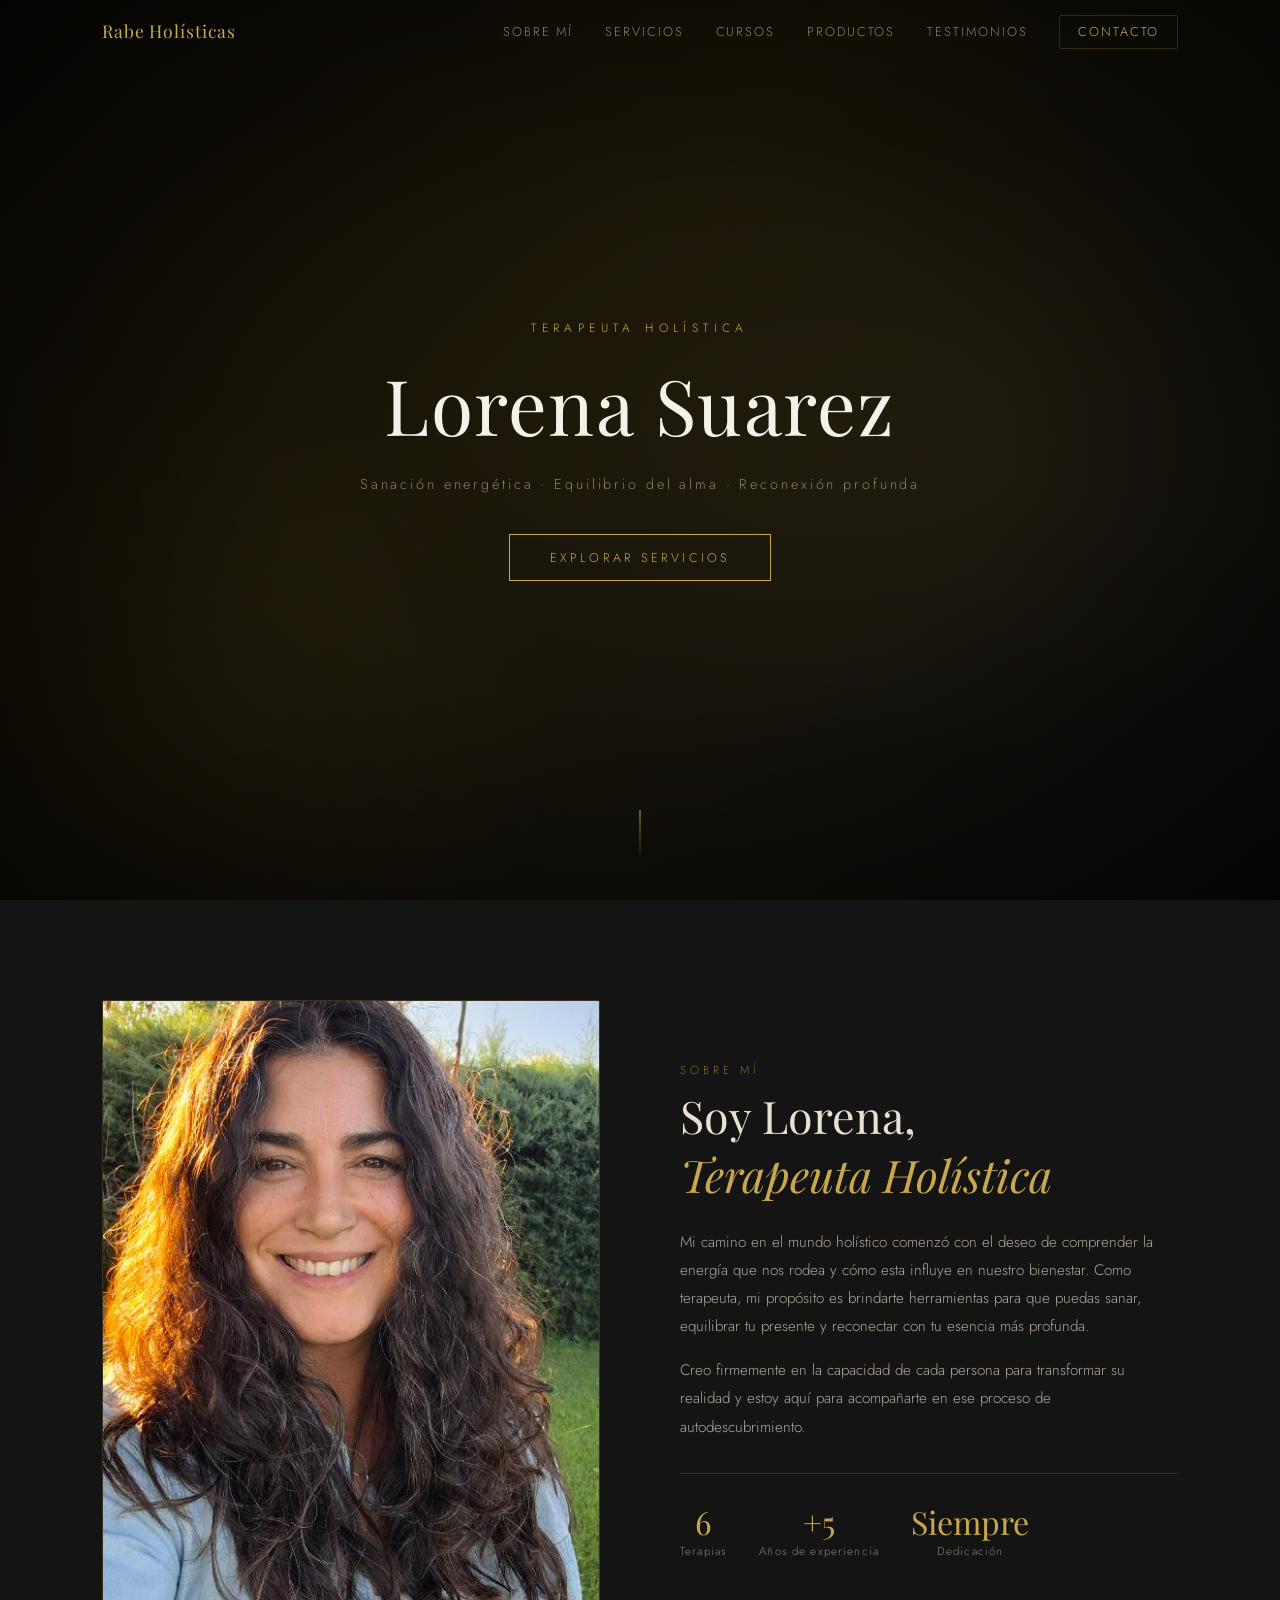
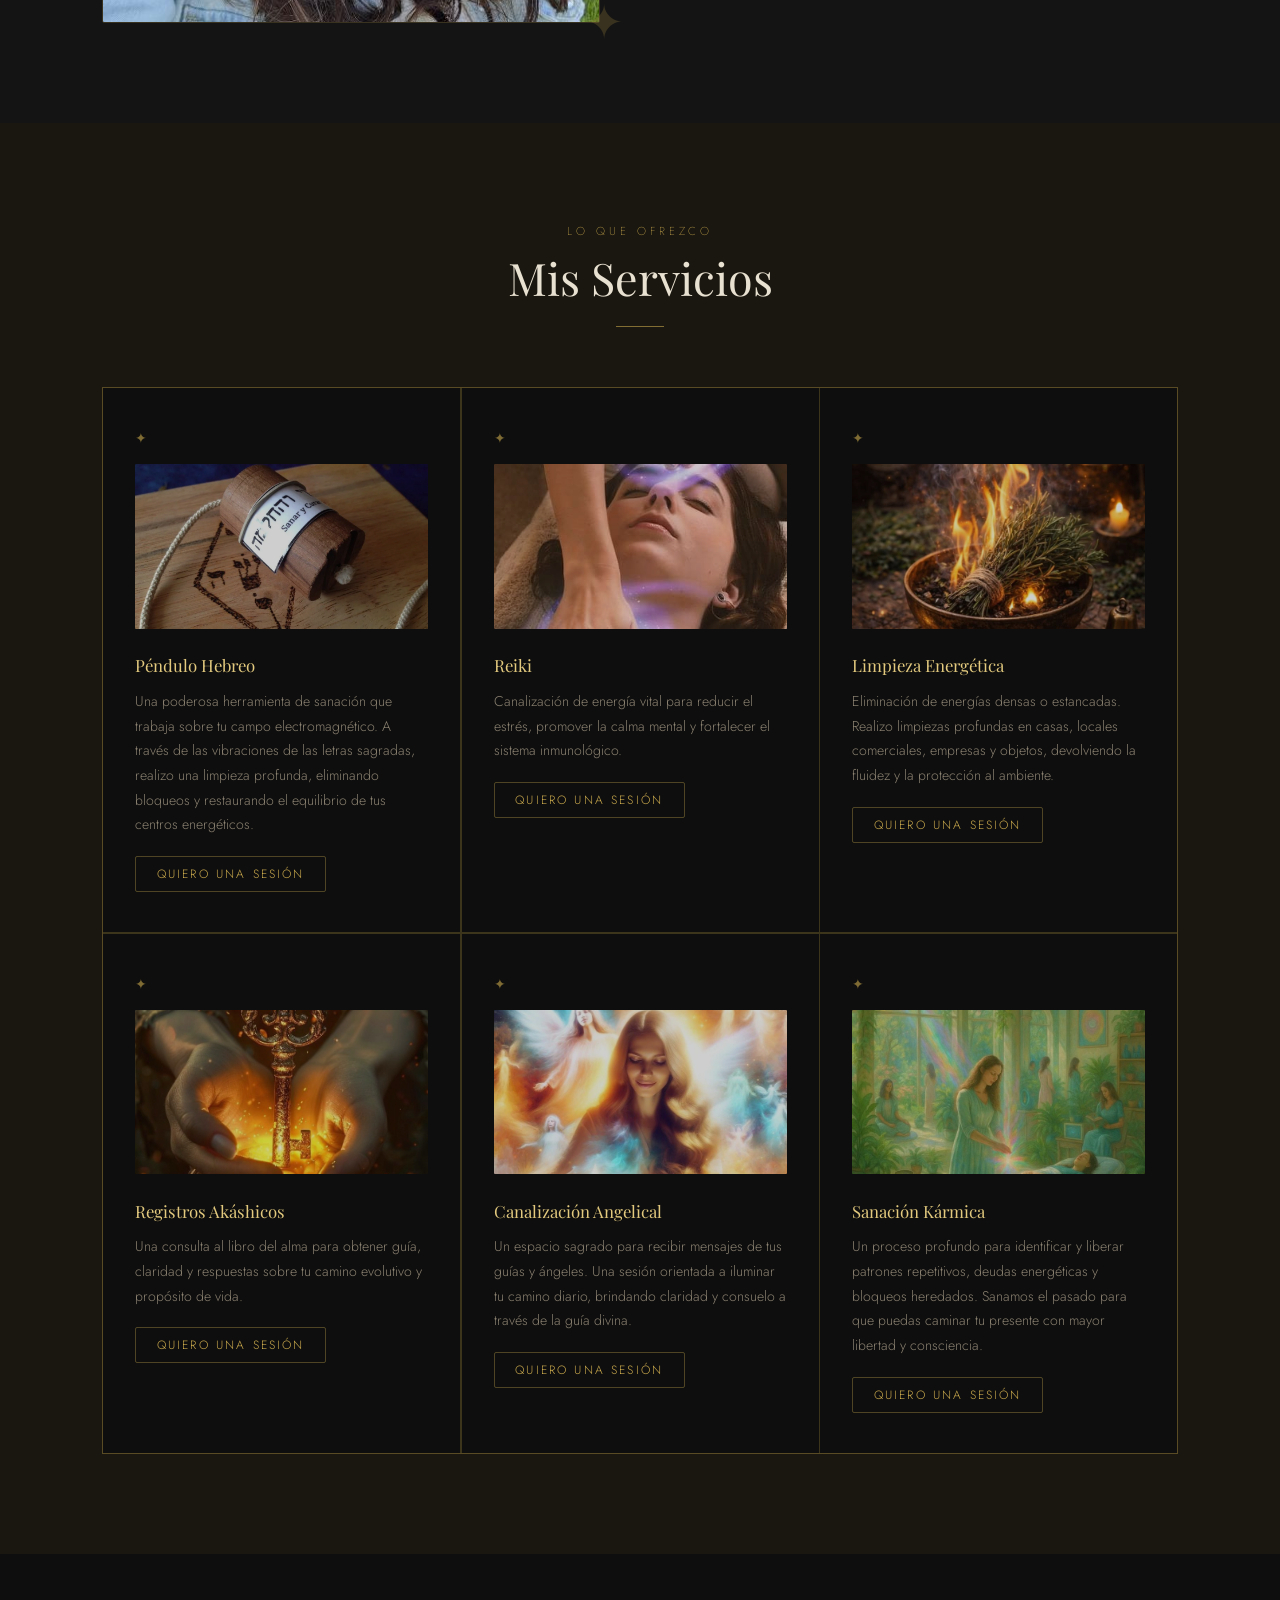
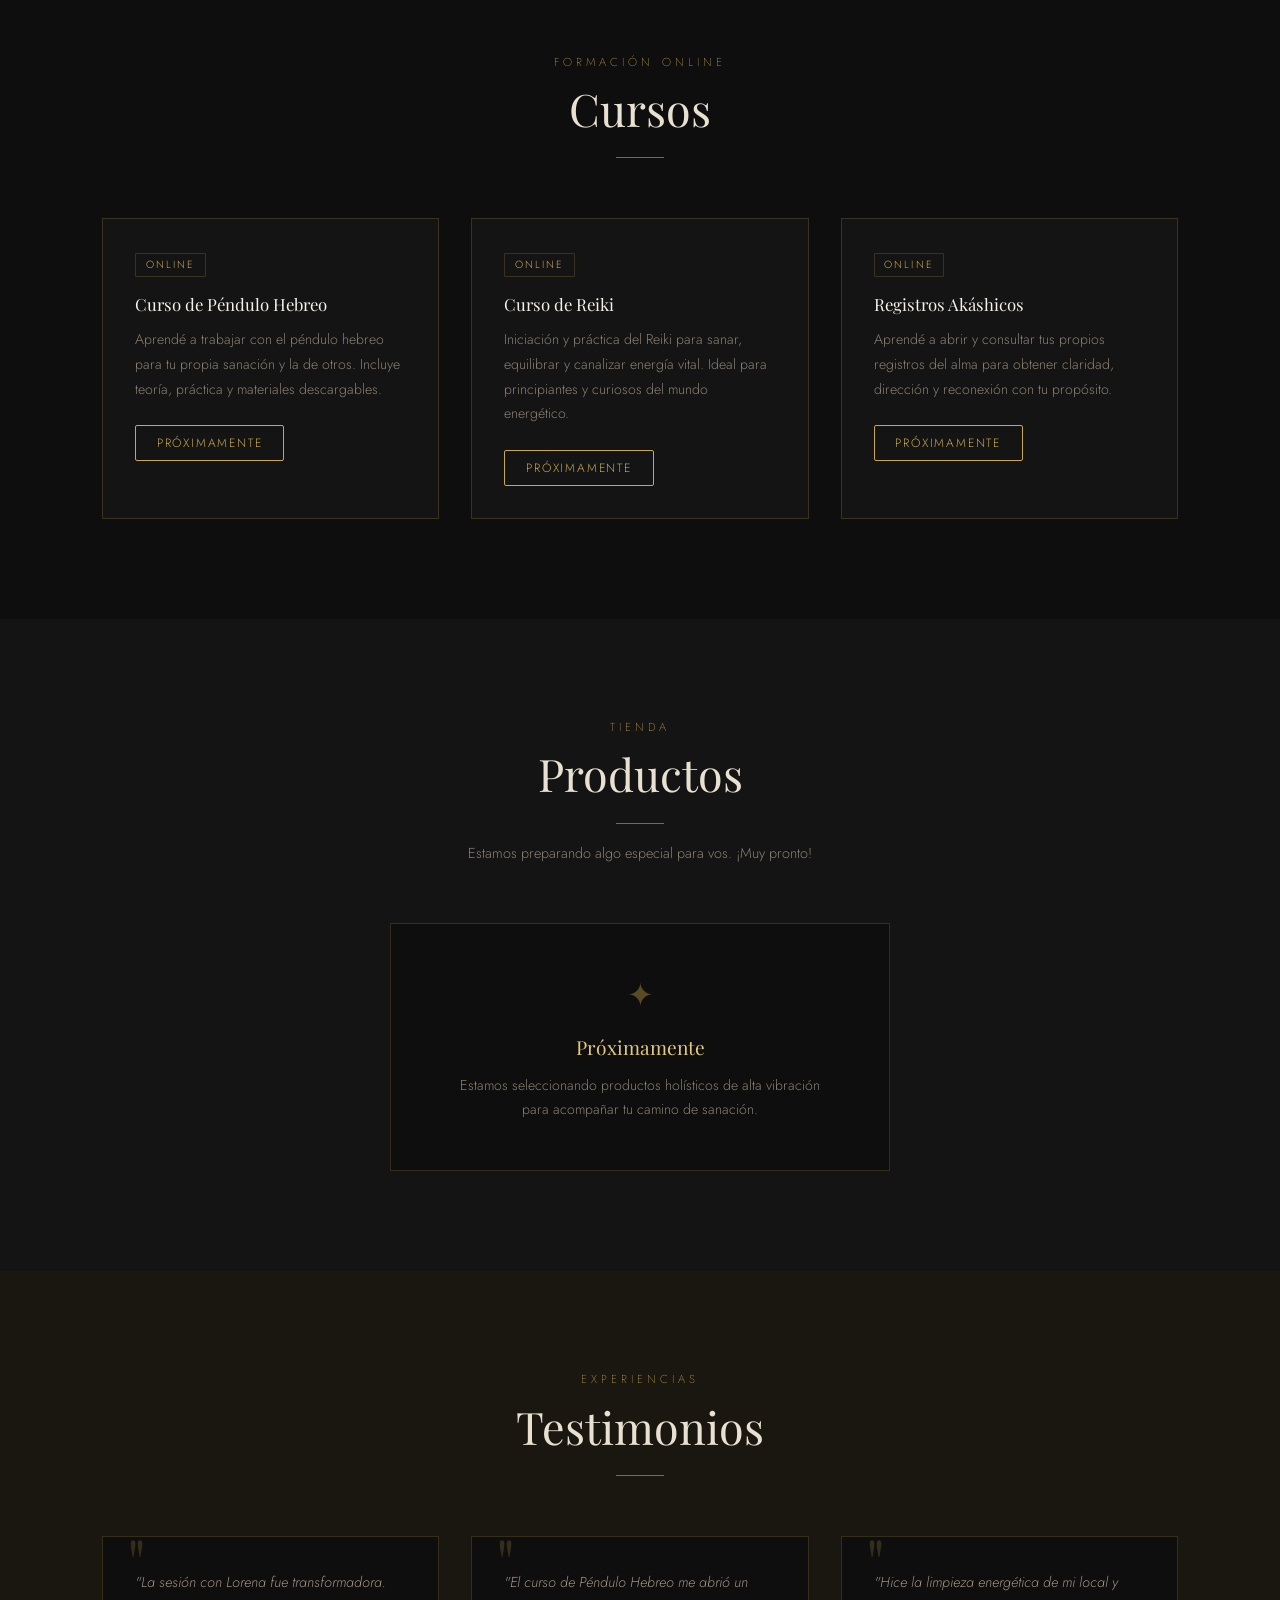
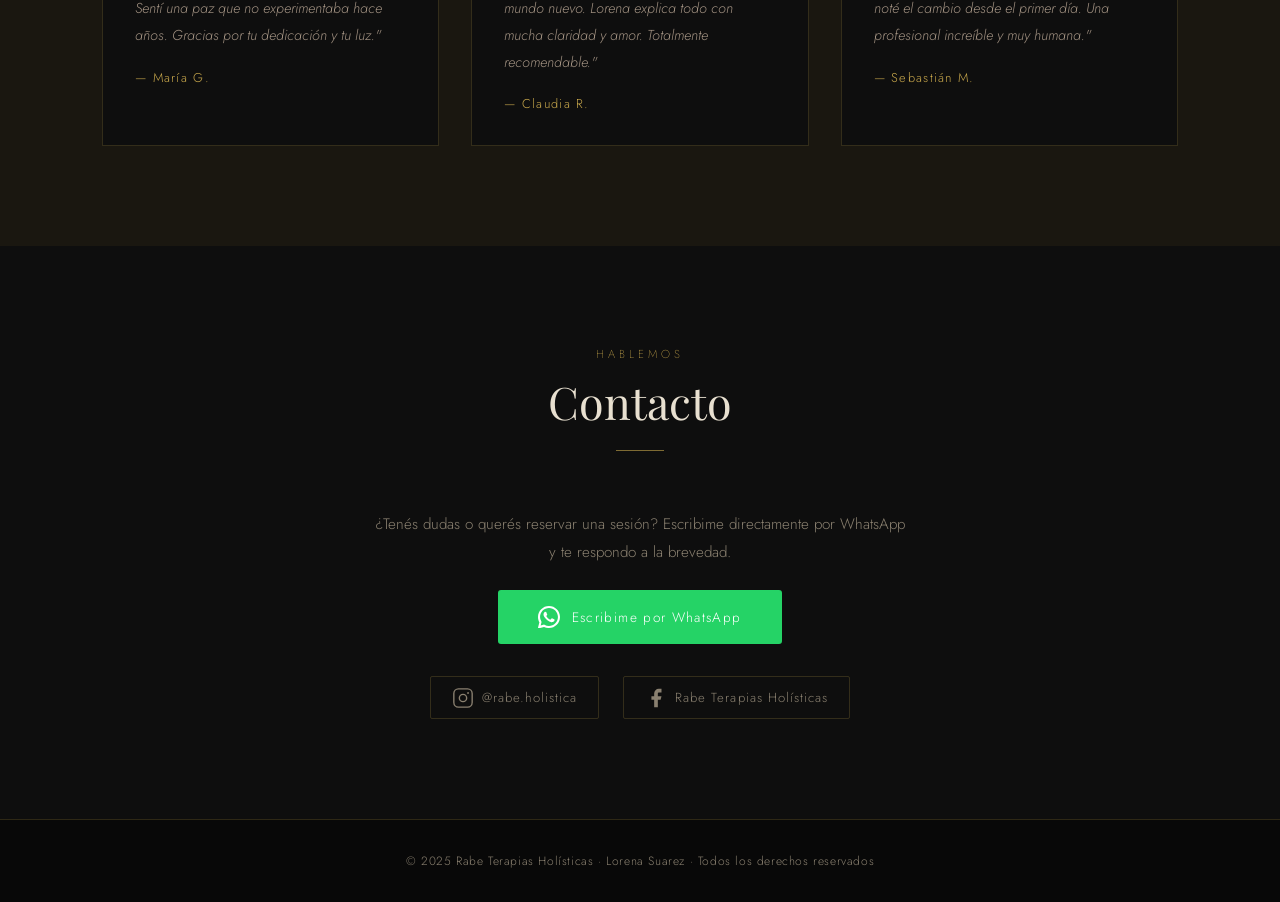
==== inicio.html @ 6381647f "Fix favicon" ====
<!DOCTYPE html>
<html lang="es">
<head>
  <meta charset="UTF-8"/>
  <meta name="viewport" content="width=device-width, initial-scale=1.0"/>
  <title>Rabe Terapias Holísticas — Lorena Suarez</title>
  <link rel="icon" type="image/jpeg" href="./logo-final.jpeg">
  <link rel="preconnect" href="https://fonts.googleapis.com"/>
  <link rel="preconnect" href="https://fonts.gstatic.com" crossorigin/>
  <link href="https://fonts.googleapis.com/css2?family=Playfair+Display:ital,wght@0,400;0,500;1,400&family=Jost:wght@200;300;400&display=swap" rel="stylesheet"/>
  <link rel="stylesheet" href="style.css"/>
</head>
<body>

  <!-- ── NAV ── -->
  <nav id="nav">
    <div class="nav-inner">
      <a class="nav-logo" href="#"><span>Rabe Holísticas</span></a>
      <ul class="nav-links">
        <li><a href="#sobre-mi">Sobre mí</a></li>
        <li><a href="#servicios">Servicios</a></li>
        <li><a href="#cursos">Cursos</a></li>
        <li><a href="#productos">Productos</a></li>
        <li><a href="#testimonios">Testimonios</a></li>
        <li><a href="#contacto" class="nav-cta">Contacto</a></li>
      </ul>
      <button class="burger" id="burger" aria-label="Menú">
        <span></span><span></span><span></span>
      </button>
    </div>
  </nav>

  <!-- ── HERO ── -->
  <section class="hero" id="hero">
    <div class="hero-overlay"></div>
    <div class="hero-content reveal">
      <p class="hero-sub">Terapeuta Holística</p>
      <h1>Lorena Suarez</h1>
      <p class="hero-desc">Sanación energética · Equilibrio del alma · Reconexión profunda</p>
      <a href="#servicios" class="btn-gold">Explorar servicios</a>
    </div>
    <div class="hero-scroll"><span></span></div>
  </section>

  <!-- ── SOBRE MÍ ── -->
  <section class="sobre-mi section" id="sobre-mi">
    <div class="container split">
      <div class="split-img reveal-left">
        <div class="img-frame">
          <img src="img/lorena.jpg" alt="Lorena Suarez" onerror="this.style.display='none'; this.parentElement.classList.add('no-img')"/>
          <div class="img-placeholder">L</div>
        </div>
        <div class="ornament">✦</div>
      </div>
      <div class="split-text reveal-right">
        <p class="section-label">Sobre mí</p>
        <h2>Soy Lorena,<br/><em>Terapeuta Holística</em></h2>
        <p class="body-text">Mi camino en el mundo holístico comenzó con el deseo de comprender la energía que nos rodea y cómo esta influye en nuestro bienestar. Como terapeuta, mi propósito es brindarte herramientas para que puedas sanar, equilibrar tu presente y reconectar con tu esencia más profunda.</p>
        <p class="body-text">Creo firmemente en la capacidad de cada persona para transformar su realidad y estoy aquí para acompañarte en ese proceso de autodescubrimiento.</p>
        <div class="stats">
          <div class="stat"><span class="stat-num">6</span><span class="stat-label">Terapias</span></div>
          <div class="stat"><span class="stat-num">+5</span><span class="stat-label">Años de experiencia</span></div>
          <div class="stat"><span class="stat-num">Siempre</span><span class="stat-label">Dedicación</span></div>
        </div>
      </div>
    </div>
  </section>

  <!-- ── SERVICIOS ── -->
  <section class="servicios section" id="servicios">
    <div class="container">
      <div class="section-header reveal">
        <p class="section-label">Lo que ofrezco</p>
        <h2>Mis Servicios</h2>
        <div class="gold-line"></div>
      </div>
      <div class="cards-grid">

        <div class="card reveal">
          <div class="card-icon">✦</div>
          <img src="img/pendulo.jpg" alt="Péndulo Hebreo" onerror="this.style.display='none'"/>
          <h3>Péndulo Hebreo</h3>
          <p>Una poderosa herramienta de sanación que trabaja sobre tu campo electromagnético. A través de las vibraciones de las letras sagradas, realizo una limpieza profunda, eliminando bloqueos y restaurando el equilibrio de tus centros energéticos.</p>
          <a href="https://wa.me/5493489580280?text=Hola%20Lorena%2C%20me%20gustar%C3%ADa%20realizar%20una%20sesi%C3%B3n%20de%20P%C3%A9ndulo%20Hebreo.%20%C2%BFPodr%C3%ADas%20darme%20m%C3%A1s%20informaci%C3%B3n%3F" target="_blank" class="btn-servicio">Quiero una sesión</a>
        </div>

        <div class="card reveal">
          <div class="card-icon">✦</div>
          <img src="img/reiki.jpg" alt="Reiki" onerror="this.style.display='none'"/>
          <h3>Reiki</h3>
          <p>Canalización de energía vital para reducir el estrés, promover la calma mental y fortalecer el sistema inmunológico.</p>
          <a href="https://wa.me/5493489580280?text=Hola%20Lorena%2C%20me%20gustar%C3%ADa%20realizar%20una%20sesi%C3%B3n%20de%20Reiki.%20%C2%BFPodr%C3%ADas%20darme%20m%C3%A1s%20informaci%C3%B3n%3F" target="_blank" class="btn-servicio">Quiero una sesión</a>
        </div>

        <div class="card reveal">
          <div class="card-icon">✦</div>
          <img src="img/limpieza.jpg" alt="Limpieza Energética" onerror="this.style.display='none'"/>
          <h3>Limpieza Energética</h3>
          <p>Eliminación de energías densas o estancadas. Realizo limpiezas profundas en casas, locales comerciales, empresas y objetos, devolviendo la fluidez y la protección al ambiente.</p>
          <a href="https://wa.me/5493489580280?text=Hola%20Lorena%2C%20me%20gustar%C3%ADa%20realizar%20una%20Limpieza%20Energ%C3%A9tica.%20%C2%BFPodr%C3%ADas%20darme%20m%C3%A1s%20informaci%C3%B3n%3F" target="_blank" class="btn-servicio">Quiero una sesión</a>
        </div>

        <div class="card reveal">
          <div class="card-icon">✦</div>
          <img src="img/registros.jpg" alt="Registros Akáshicos" onerror="this.style.display='none'"/>
          <h3>Registros Akáshicos</h3>
          <p>Una consulta al libro del alma para obtener guía, claridad y respuestas sobre tu camino evolutivo y propósito de vida.</p>
          <a href="https://wa.me/5493489580280?text=Hola%20Lorena%2C%20me%20gustar%C3%ADa%20realizar%20una%20consulta%20de%20Registros%20Ak%C3%A1shicos.%20%C2%BFPodr%C3%ADas%20darme%20m%C3%A1s%20informaci%C3%B3n%3F" target="_blank" class="btn-servicio">Quiero una sesión</a>
        </div>

        <div class="card reveal">
          <div class="card-icon">✦</div>
          <img src="img/angelical.jpg" alt="Canalización Angelical" onerror="this.style.display='none'"/>
          <h3>Canalización Angelical</h3>
          <p>Un espacio sagrado para recibir mensajes de tus guías y ángeles. Una sesión orientada a iluminar tu camino diario, brindando claridad y consuelo a través de la guía divina.</p>
          <a href="https://wa.me/5493489580280?text=Hola%20Lorena%2C%20me%20gustar%C3%ADa%20realizar%20una%20sesi%C3%B3n%20de%20Canalizaci%C3%B3n%20Angelical.%20%C2%BFPodr%C3%ADas%20darme%20m%C3%A1s%20informaci%C3%B3n%3F" target="_blank" class="btn-servicio">Quiero una sesión</a>
        </div>

        <div class="card reveal">
          <div class="card-icon">✦</div>
          <img src="img/karmica.jpg" alt="Sanación Kármica" onerror="this.style.display='none'"/>
          <h3>Sanación Kármica</h3>
          <p>Un proceso profundo para identificar y liberar patrones repetitivos, deudas energéticas y bloqueos heredados. Sanamos el pasado para que puedas caminar tu presente con mayor libertad y consciencia.</p>
          <a href="https://wa.me/5493489580280?text=Hola%20Lorena%2C%20me%20gustar%C3%ADa%20realizar%20una%20sesi%C3%B3n%20de%20Sanaci%C3%B3n%20K%C3%A1rmica.%20%C2%BFPodr%C3%ADas%20darme%20m%C3%A1s%20informaci%C3%B3n%3F" target="_blank" class="btn-servicio">Quiero una sesión</a>
        </div>

      </div>
    </div>
  </section>

  <!-- ── CURSOS ── -->
  <section class="cursos section" id="cursos">
    <div class="container">
      <div class="section-header reveal">
        <p class="section-label">Formación online</p>
        <h2>Cursos</h2>
        <div class="gold-line"></div>
      </div>
      <div class="cursos-grid">

        <div class="curso-card reveal">
          <div class="curso-badge">Online</div>
          <h3>Curso de Péndulo Hebreo</h3>
          <p>Aprendé a trabajar con el péndulo hebreo para tu propia sanación y la de otros. Incluye teoría, práctica y materiales descargables.</p>
          <div class="curso-footer">
            
            <span class="btn-gold-sm btn-disabled">Próximamente</span>
          </div>
        </div>

        <div class="curso-card reveal">
          <div class="curso-badge">Online</div>
          <h3>Curso de Reiki</h3>
          <p>Iniciación y práctica del Reiki para sanar, equilibrar y canalizar energía vital. Ideal para principiantes y curiosos del mundo energético.</p>
          <div class="curso-footer">
            <span class="btn-gold-sm btn-disabled">Próximamente</span>
          </div>
        </div>

        <div class="curso-card reveal">
          <div class="curso-badge">Online</div>
          <h3>Registros Akáshicos</h3>
          <p>Aprendé a abrir y consultar tus propios registros del alma para obtener claridad, dirección y reconexión con tu propósito.</p>
          <div class="curso-footer">
            <span class="btn-gold-sm btn-disabled">Próximamente</span>
          </div>
        </div>

      </div>
    </div>
  </section>

  <!-- ── PRODUCTOS ── -->
  <section class="productos section" id="productos">
    <div class="container">
      <div class="section-header reveal">
        <p class="section-label">Tienda</p>
        <h2>Productos</h2>
        <div class="gold-line"></div>
        <p class="section-desc">Estamos preparando algo especial para vos. ¡Muy pronto!</p>
      </div>
      <div class="proximamente-wrap reveal">
        <div class="proximamente-box">
          <span class="prox-icon">✦</span>
          <h3>Próximamente</h3>
          <p>Estamos seleccionando productos holísticos de alta vibración para acompañar tu camino de sanación.</p>
        </div>
      </div>
    </div>
  </section>

  <!-- ── TESTIMONIOS ── -->
  <section class="testimonios section" id="testimonios">
    <div class="container">
      <div class="section-header reveal">
        <p class="section-label">Experiencias</p>
        <h2>Testimonios</h2>
        <div class="gold-line"></div>
      </div>
      <div class="test-grid">

        <div class="test-card reveal">
          <p class="test-quote">"La sesión con Lorena fue transformadora. Sentí una paz que no experimentaba hace años. Gracias por tu dedicación y tu luz."</p>
          <p class="test-autor">— María G.</p>
        </div>

        <div class="test-card reveal">
          <p class="test-quote">"El curso de Péndulo Hebreo me abrió un mundo nuevo. Lorena explica todo con mucha claridad y amor. Totalmente recomendable."</p>
          <p class="test-autor">— Claudia R.</p>
        </div>

        <div class="test-card reveal">
          <p class="test-quote">"Hice la limpieza energética de mi local y noté el cambio desde el primer día. Una profesional increíble y muy humana."</p>
          <p class="test-autor">— Sebastián M.</p>
        </div>

      </div>
    </div>
  </section>

  <!-- ── CONTACTO ── -->
  <section class="contacto section" id="contacto">
    <div class="container contacto-inner reveal">
      <div class="section-header">
        <p class="section-label">Hablemos</p>
        <h2>Contacto</h2>
        <div class="gold-line"></div>
      </div>
      <p class="contacto-desc">¿Tenés dudas o querés reservar una sesión? Escribime directamente por WhatsApp y te respondo a la brevedad.</p>
      <a href="https://wa.me/5493489580280?text=Hola%20Lorena%2C%20quiero%20consultar%20sobre%20tus%20servicios." target="_blank" class="btn-whatsapp">
        <svg viewBox="0 0 24 24" fill="currentColor" width="22" height="22"><path d="M17.472 14.382c-.297-.149-1.758-.867-2.03-.967-.273-.099-.471-.148-.67.15-.197.297-.767.966-.94 1.164-.173.199-.347.223-.644.075-.297-.15-1.255-.463-2.39-1.475-.883-.788-1.48-1.761-1.653-2.059-.173-.297-.018-.458.13-.606.134-.133.298-.347.446-.52.149-.174.198-.298.298-.497.099-.198.05-.371-.025-.52-.075-.149-.669-1.612-.916-2.207-.242-.579-.487-.5-.669-.51-.173-.008-.371-.01-.57-.01-.198 0-.52.074-.792.372-.272.297-1.04 1.016-1.04 2.479 0 1.462 1.065 2.875 1.213 3.074.149.198 2.096 3.2 5.077 4.487.709.306 1.262.489 1.694.625.712.227 1.36.195 1.871.118.571-.085 1.758-.719 2.006-1.413.248-.694.248-1.289.173-1.413-.074-.124-.272-.198-.57-.347z"/><path d="M12 0C5.373 0 0 5.373 0 12c0 2.126.556 4.121 1.529 5.855L.057 23.428a.75.75 0 00.921.921l5.573-1.472A11.943 11.943 0 0012 24c6.627 0 12-5.373 12-12S18.627 0 12 0zm0 21.75a9.718 9.718 0 01-5.001-1.384l-.36-.214-3.733.985.985-3.733-.214-.36A9.718 9.718 0 012.25 12C2.25 6.615 6.615 2.25 12 2.25S21.75 6.615 21.75 12 17.385 21.75 12 21.75z"/></svg>
        Escribime por WhatsApp
      </a>
      <div class="redes">
        <a href="https://www.instagram.com/rabe.holistica" target="_blank" class="red-link" aria-label="Instagram">
          <svg viewBox="0 0 24 24" fill="none" stroke="currentColor" stroke-width="1.5" width="22" height="22"><rect x="2" y="2" width="20" height="20" rx="5"/><circle cx="12" cy="12" r="4"/><circle cx="17.5" cy="6.5" r="1" fill="currentColor" stroke="none"/></svg>
          @rabe.holistica
        </a>
        <a href="https://www.facebook.com/people/Rabe-Terapias-Hol%C3%ADsticas-Lore-Suarez/61580764445106/" target="_blank" class="red-link" aria-label="Facebook">
          <svg viewBox="0 0 24 24" fill="currentColor" width="22" height="22"><path d="M18 2h-3a5 5 0 00-5 5v3H7v4h3v8h4v-8h3l1-4h-4V7a1 1 0 011-1h3z"/></svg>
          Rabe Terapias Holísticas
        </a>
      </div>
    </div>
  </section>

  <!-- ── FOOTER ── -->
  <footer class="footer">
    <p>© 2025 Rabe Terapias Holísticas · Lorena Suarez · Todos los derechos reservados</p>
  </footer>

  <script src="script.js"></script>
</body>
</html>
---- style.css ----
@import url('https://fonts.googleapis.com/css2?family=Playfair+Display:ital,wght@0,400;0,500;1,400&family=Jost:wght@200;300;400&display=swap');

/* ── Variables ── */
:root {
  --bg:        #0e0e0e;
  --bg2:       #141414;
  --bg3:       #1a1710;
  --gold:      #c9a84c;
  --gold-lt:   #e2c97e;
  --gold-dim:  rgba(201,168,76,0.15);
  --text:      #e8e0d0;
  --text-dim:  #8a8070;
  --border:    rgba(201,168,76,0.2);
  --white:     #f5f0e8;
}

*, *::before, *::after { margin:0; padding:0; box-sizing:border-box; }

html { scroll-behavior: smooth; }

body {
  background: var(--bg);
  color: var(--text);
  font-family: 'Jost', sans-serif;
  font-weight: 300;
  overflow-x: hidden;
}

/* ── Tipografía ── */
h1,h2,h3 { font-family: 'Playfair Display', serif; font-weight: 400; }
h1 { font-size: clamp(2.8rem, 6vw, 5rem); letter-spacing: 0.02em; }
h2 { font-size: clamp(1.8rem, 3.5vw, 2.8rem); }
h3 { font-size: 1.2rem; }
em { color: var(--gold); font-style: italic; }

.body-text { line-height: 1.85; color: #b0a898; font-size: 0.95rem; margin-bottom: 1rem; }
.section-label {
  font-family: 'Jost', sans-serif;
  font-weight: 200;
  font-size: 0.72rem;
  letter-spacing: 0.35em;
  text-transform: uppercase;
  color: var(--gold);
  margin-bottom: 0.6rem;
}
.gold-line {
  width: 48px; height: 1px;
  background: var(--gold);
  margin: 1.2rem auto;
  opacity: 0.6;
}
.section-desc { color: var(--text-dim); font-size: 0.9rem; margin-top: 0.5rem; }

/* ── Layout ── */
.container { max-width: 1140px; margin: 0 auto; padding: 0 2rem; }
.section { padding: 100px 0; }
.section-header { text-align: center; margin-bottom: 60px; }

/* ── NAV ── */
#nav {
  position: fixed; top: 0; left: 0; right: 0; z-index: 100;
  padding: 1.2rem 0;
  transition: background 0.4s, padding 0.4s;
}
#nav.scrolled {
  background: rgba(10,10,10,0.95);
  backdrop-filter: blur(12px);
  padding: 0.8rem 0;
  border-bottom: 1px solid var(--border);
}
.nav-inner {
  max-width: 1140px; margin: 0 auto; padding: 0 2rem;
  display: flex; align-items: center; justify-content: space-between;
}
.nav-logo {
  font-family: 'Playfair Display', serif;
  font-size: 1.1rem; color: var(--white); text-decoration: none;
  letter-spacing: 0.05em;
}
.nav-logo span { color: var(--gold); }
.nav-links { list-style: none; display: flex; gap: 2rem; align-items: center; }
.nav-links a {
  color: var(--text-dim); text-decoration: none;
  font-size: 0.8rem; letter-spacing: 0.15em; text-transform: uppercase;
  transition: color 0.3s;
}
.nav-links a:hover { color: var(--gold); }
.nav-cta {
  border: 1px solid var(--border) !important;
  padding: 0.4rem 1.1rem !important;
  border-radius: 2px;
  color: var(--gold) !important;
}
.nav-cta:hover { background: var(--gold-dim) !important; }
.burger { display: none; flex-direction: column; gap: 5px; background: none; border: none; cursor: pointer; }
.burger span { display: block; width: 24px; height: 1px; background: var(--text); transition: 0.3s; }

/* ── HERO ── */
.hero {
  position: relative; height: 100vh; min-height: 600px;
  display: flex; align-items: center; justify-content: center;
  overflow: hidden;
  background: linear-gradient(135deg, #0e0b06 0%, #1a1508 40%, #0e0e0e 100%);
}
.hero::before {
  content: '';
  position: absolute; inset: 0;
  background:
    radial-gradient(ellipse 60% 50% at 70% 50%, rgba(201,168,76,0.06) 0%, transparent 70%),
    radial-gradient(ellipse 40% 60% at 20% 80%, rgba(201,168,76,0.04) 0%, transparent 60%);
}
.hero-overlay {
  position: absolute; inset: 0;
  background: radial-gradient(ellipse at center, transparent 40%, rgba(0,0,0,0.7) 100%);
}
.hero-content {
  position: relative; z-index: 2; text-align: center; padding: 0 2rem;
}
.hero-sub {
  font-size: 0.75rem; letter-spacing: 0.45em; text-transform: uppercase;
  color: var(--gold); margin-bottom: 1rem;
}
.hero h1 { color: var(--white); margin-bottom: 1.2rem; }
.hero-desc {
  font-size: 0.9rem; letter-spacing: 0.2em; color: var(--text-dim);
  margin-bottom: 2.5rem;
}
.hero-scroll {
  position: absolute; bottom: 2.5rem; left: 50%; transform: translateX(-50%);
  z-index: 2;
}
.hero-scroll span {
  display: block; width: 1px; height: 50px; margin: 0 auto;
  background: linear-gradient(to bottom, var(--gold), transparent);
  animation: scrollLine 2s ease-in-out infinite;
}
@keyframes scrollLine {
  0%   { transform: scaleY(0); transform-origin: top; }
  50%  { transform: scaleY(1); transform-origin: top; }
  51%  { transform: scaleY(1); transform-origin: bottom; }
  100% { transform: scaleY(0); transform-origin: bottom; }
}

/* ── Botones ── */
.btn-gold {
  display: inline-block;
  padding: 0.85rem 2.5rem;
  border: 1px solid var(--gold);
  color: var(--gold); text-decoration: none;
  font-family: 'Jost', sans-serif; font-size: 0.78rem;
  letter-spacing: 0.25em; text-transform: uppercase;
  transition: background 0.3s, color 0.3s;
}
.btn-gold:hover { background: var(--gold); color: #0e0e0e; }

.btn-gold-sm {
  display: inline-block;
  padding: 0.5rem 1.3rem;
  border: 1px solid var(--gold);
  color: var(--gold); text-decoration: none;
  font-size: 0.75rem; letter-spacing: 0.15em; text-transform: uppercase;
  transition: background 0.3s, color 0.3s; border-radius: 2px;
}
.btn-gold-sm:hover { background: var(--gold); color: #0e0e0e; }

.btn-whatsapp {
  display: inline-flex; align-items: center; gap: 0.7rem;
  padding: 1rem 2.5rem;
  background: #25D366; color: #fff; text-decoration: none;
  font-size: 0.85rem; letter-spacing: 0.1em;
  border-radius: 3px; transition: background 0.3s, transform 0.2s;
  margin-top: 1.5rem;
}
.btn-whatsapp:hover { background: #1db855; transform: translateY(-2px); }

/* ── SOBRE MÍ ── */
.sobre-mi { background: var(--bg2); }
.split { display: grid; grid-template-columns: 1fr 1fr; gap: 80px; align-items: center; }
.img-frame {
  position: relative; border-radius: 2px; overflow: hidden;
  aspect-ratio: 4/5;
  border: 1px solid var(--border);
}
.img-frame img { width: 100%; height: 100%; object-fit: cover; object-position: top; }
.img-placeholder {
  position: absolute; inset: 0;
  display: flex; align-items: center; justify-content: center;
  font-family: 'Playfair Display', serif; font-size: 4rem;
  color: var(--gold); opacity: 0.3;
  background: linear-gradient(135deg, #1a1508, #0e0e0e);
}
.img-frame img + .img-placeholder { display: none; }
.no-img .img-placeholder { display: flex; }
.ornament {
  position: absolute; bottom: -1.5rem; right: -1.5rem;
  font-size: 3rem; color: var(--gold); opacity: 0.2;
  font-family: serif; line-height: 1;
}
.split-img { position: relative; }
.split-text h2 { margin-bottom: 1.5rem; line-height: 1.3; }
.stats {
  display: flex; gap: 2rem; margin-top: 2rem;
  padding-top: 2rem; border-top: 1px solid var(--border);
}
.stat { text-align: center; }
.stat-num {
  display: block; font-family: 'Playfair Display', serif;
  font-size: 2rem; color: var(--gold); line-height: 1;
}
.stat-label { font-size: 0.72rem; letter-spacing: 0.1em; color: var(--text-dim); margin-top: 0.3rem; }

/* ── SERVICIOS ── */
.servicios { background: var(--bg3); }
.cards-grid {
  display: grid; grid-template-columns: repeat(3, 1fr);
  gap: 1.5px; background: var(--border);
  border: 1px solid var(--border);
}
.card {
  background: var(--bg); padding: 2.5rem 2rem;
  transition: background 0.3s;
  position: relative; overflow: hidden;
}
.card::before {
  content: '';
  position: absolute; top: 0; left: 0; right: 0; height: 1px;
  background: linear-gradient(90deg, transparent, var(--gold), transparent);
  opacity: 0; transition: opacity 0.4s;
}
.card:hover { background: #111; }
.card:hover::before { opacity: 1; }
.card-icon { color: var(--gold); font-size: 0.9rem; margin-bottom: 1rem; opacity: 0.6; }
.card img {
  width: 100%; aspect-ratio: 16/9; object-fit: cover;
  margin-bottom: 1.2rem; opacity: 0.8;
  border-radius: 1px;
}
.card h3 { color: var(--gold-lt); margin-bottom: 0.8rem; font-size: 1.05rem; }
.card p { color: #8a8070; font-size: 0.88rem; line-height: 1.75; }
.btn-servicio {
  display: inline-block; margin-top: 1.2rem;
  padding: 0.5rem 1.3rem;
  border: 1px solid rgba(201,168,76,0.35);
  color: var(--gold); text-decoration: none;
  font-size: 0.75rem; letter-spacing: 0.18em; text-transform: uppercase;
  border-radius: 2px; transition: background 0.3s, color 0.3s, border-color 0.3s;
}
.btn-servicio:hover { background: var(--gold); color: #0e0e0e; border-color: var(--gold); }

/* ── Próximamente productos ── */
.proximamente-wrap { display: flex; justify-content: center; }
.proximamente-box {
  border: 1px solid var(--border); padding: 3rem 4rem;
  text-align: center; max-width: 500px; width: 100%;
  background: var(--bg);
}
.prox-icon { font-size: 2rem; color: var(--gold); opacity: 0.4; display: block; margin-bottom: 1rem; }
.proximamente-box h3 { color: var(--gold-lt); margin-bottom: 0.8rem; }
.proximamente-box p { color: #8a8070; font-size: 0.88rem; line-height: 1.75; }

/* ── CURSOS ── */
.cursos { background: var(--bg); }
.cursos-grid { display: grid; grid-template-columns: repeat(3,1fr); gap: 2rem; }
.curso-card {
  border: 1px solid var(--border); padding: 2rem;
  position: relative; transition: border-color 0.3s, transform 0.3s;
  background: var(--bg2);
}
.curso-card:hover { border-color: var(--gold); transform: translateY(-4px); }
.curso-badge {
  display: inline-block; font-size: 0.65rem; letter-spacing: 0.2em;
  text-transform: uppercase; color: var(--gold);
  border: 1px solid var(--border); padding: 0.2rem 0.6rem;
  margin-bottom: 1rem; border-radius: 1px;
}
.curso-card h3 { color: var(--white); margin-bottom: 0.8rem; font-size: 1.05rem; }
.curso-card p { color: #8a8070; font-size: 0.88rem; line-height: 1.75; margin-bottom: 1.5rem; }
.curso-footer { display: flex; align-items: center; justify-content: space-between; }
.curso-precio { font-family: 'Playfair Display', serif; font-size: 1.4rem; color: var(--gold); }

/* ── PRODUCTOS ── */
.productos { background: var(--bg2); }
.productos-grid { display: grid; grid-template-columns: repeat(3,1fr); gap: 2rem; }
.producto-card {
  border: 1px solid var(--border); overflow: hidden;
  transition: border-color 0.3s, transform 0.3s; background: var(--bg);
}
.producto-card:hover { border-color: var(--gold); transform: translateY(-4px); }
.producto-img-wrap { position: relative; aspect-ratio: 4/3; overflow: hidden; }
.producto-img-wrap img { width: 100%; height: 100%; object-fit: cover; transition: transform 0.5s; }
.producto-card:hover img { transform: scale(1.05); }
.producto-img-placeholder {
  position: absolute; inset: 0;
  display: flex; align-items: center; justify-content: center;
  background: linear-gradient(135deg, #1a1508, #111);
  color: var(--gold); font-size: 2rem; opacity: 0.3;
}
.producto-img-wrap img:not([src=""]) + .producto-img-placeholder,
.producto-img-wrap img[src] + .producto-img-placeholder { display: none; }
.producto-card h3 { color: var(--white); padding: 1.2rem 1.5rem 0.5rem; font-size: 1rem; }
.producto-card p { color: #8a8070; font-size: 0.85rem; line-height: 1.7; padding: 0 1.5rem; }
.producto-footer { display: flex; align-items: center; justify-content: space-between; padding: 1.2rem 1.5rem; }
.producto-precio { font-family: 'Playfair Display', serif; font-size: 1.3rem; color: var(--gold); }

/* ── TESTIMONIOS ── */
.testimonios { background: var(--bg3); }
.test-grid { display: grid; grid-template-columns: repeat(3,1fr); gap: 2rem; }
.test-card {
  border: 1px solid var(--border); padding: 2rem;
  position: relative; background: var(--bg);
}
.test-card::before {
  content: '"';
  position: absolute; top: -0.5rem; left: 1.5rem;
  font-family: 'Playfair Display', serif; font-size: 4rem;
  color: var(--gold); opacity: 0.2; line-height: 1;
}
.test-quote { color: #a09080; font-size: 0.9rem; line-height: 1.85; font-style: italic; margin-bottom: 1.2rem; }
.test-autor { color: var(--gold); font-size: 0.8rem; letter-spacing: 0.1em; }

/* ── CONTACTO ── */
.contacto { background: var(--bg); }
.contacto-inner { text-align: center; max-width: 600px; }
.contacto-desc { color: var(--text-dim); font-size: 0.95rem; line-height: 1.8; margin-top: 1rem; }

.redes {
  display: flex; gap: 1.5rem; justify-content: center;
  margin-top: 2rem; flex-wrap: wrap;
}
.red-link {
  display: inline-flex; align-items: center; gap: 0.5rem;
  color: var(--text-dim); text-decoration: none;
  font-size: 0.82rem; letter-spacing: 0.08em;
  border: 1px solid var(--border); padding: 0.6rem 1.3rem;
  border-radius: 2px; transition: color 0.3s, border-color 0.3s;
}
.red-link:hover { color: var(--gold); border-color: var(--gold); }

/* ── FOOTER ── */
.footer {
  background: #080808; text-align: center;
  padding: 2rem; border-top: 1px solid var(--border);
  font-size: 0.75rem; color: var(--text-dim); letter-spacing: 0.05em;
}

/* ── Reveal on scroll ── */
.reveal, .reveal-left, .reveal-right {
  opacity: 0; transform: translateY(30px);
  transition: opacity 0.8s ease, transform 0.8s ease;
}
.reveal-left  { transform: translateX(-30px); }
.reveal-right { transform: translateX(30px); }
.revealed { opacity: 1 !important; transform: none !important; }

/* ── Responsive ── */
@media (max-width: 900px) {
  .split { grid-template-columns: 1fr; gap: 40px; }
  .cards-grid { grid-template-columns: 1fr 1fr; }
  .cursos-grid, .productos-grid, .test-grid { grid-template-columns: 1fr; }
  .nav-links { display: none; }
  .burger { display: flex; }
}
@media (max-width: 600px) {
  .cards-grid { grid-template-columns: 1fr; }
  .stats { gap: 1rem; }
}
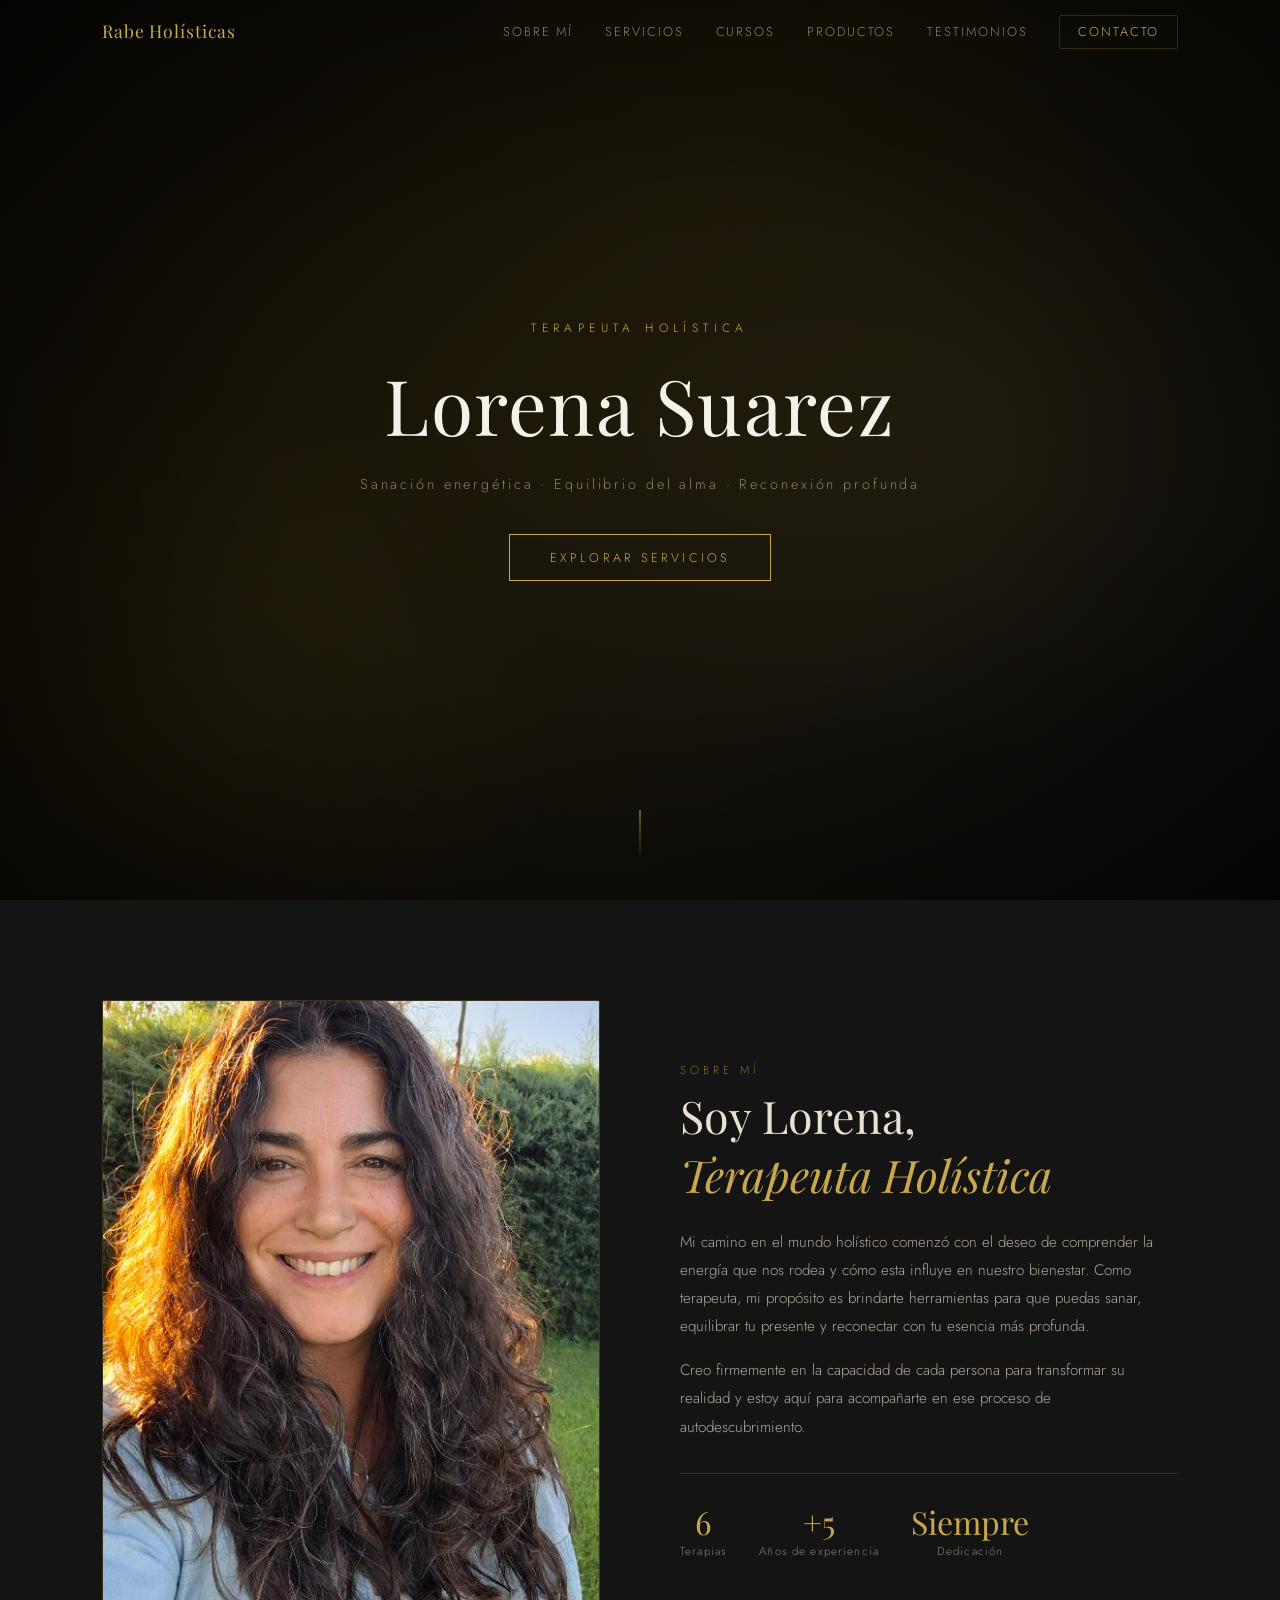
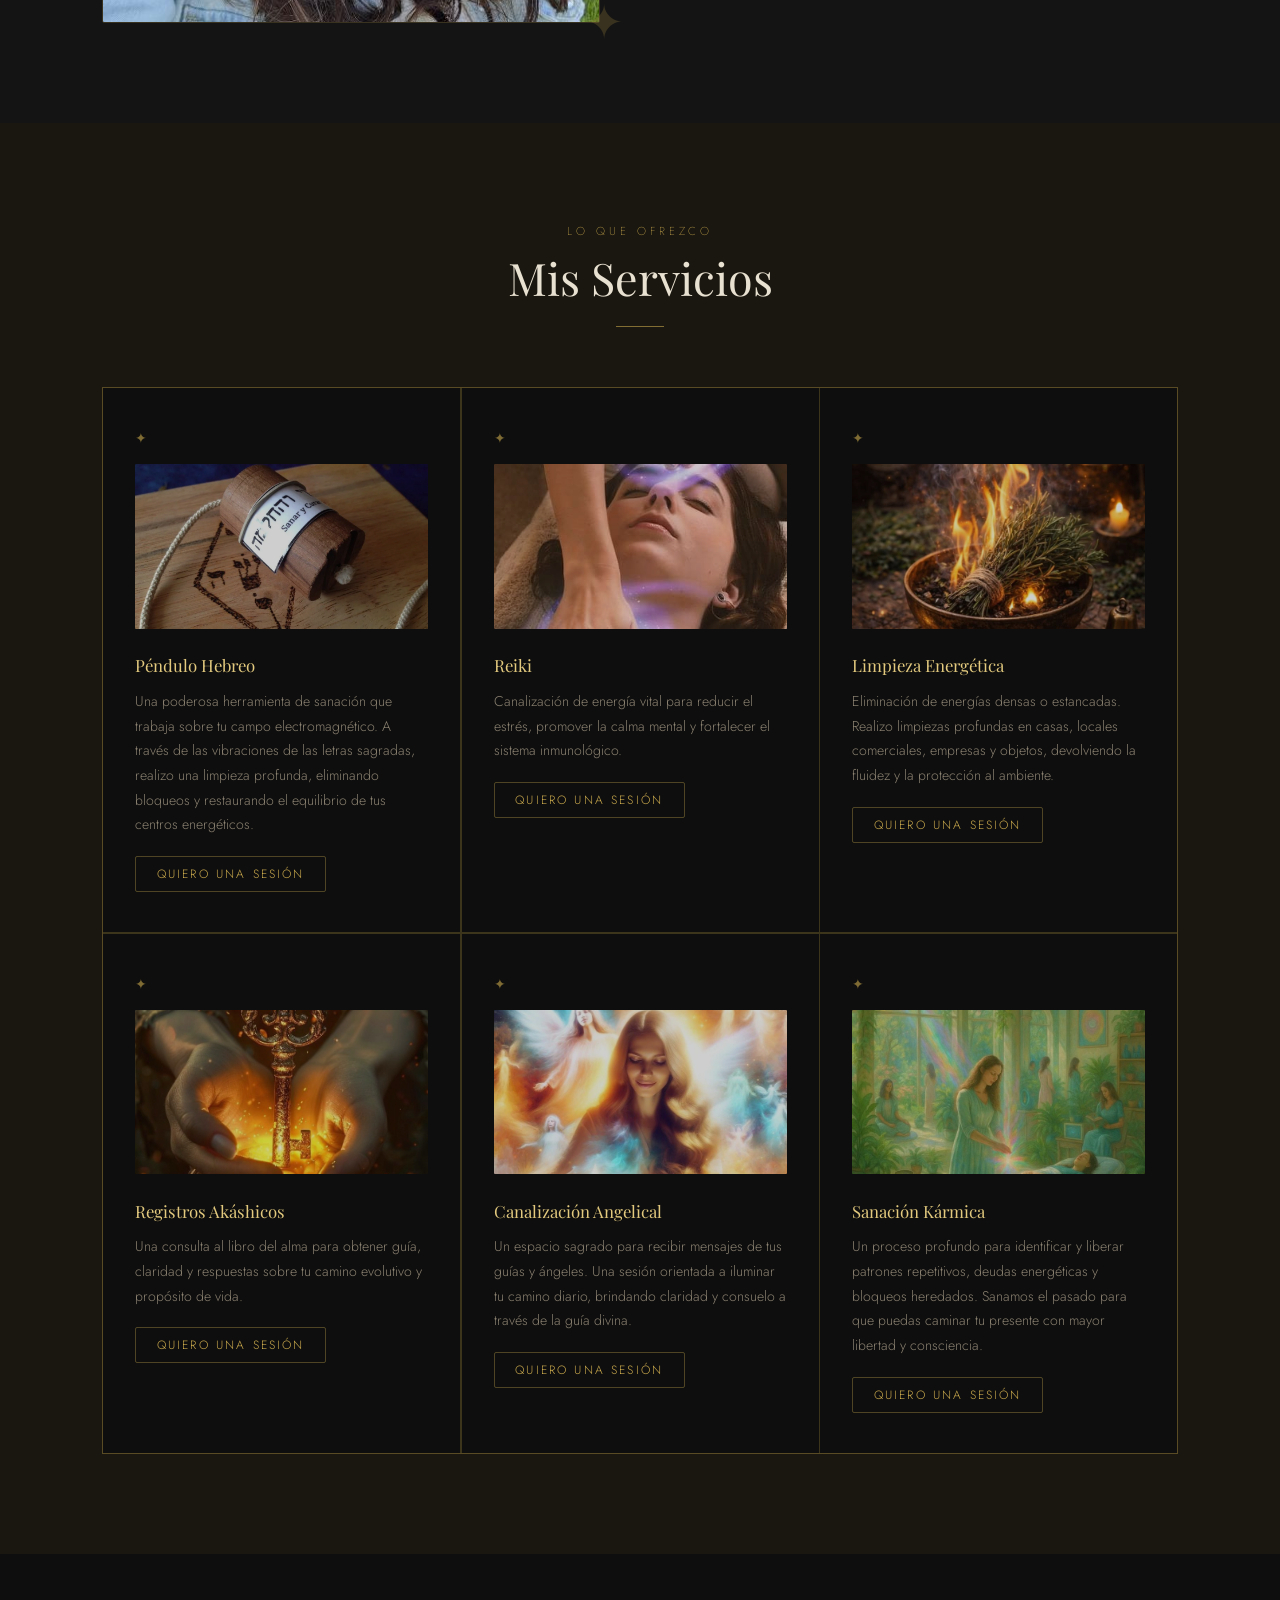
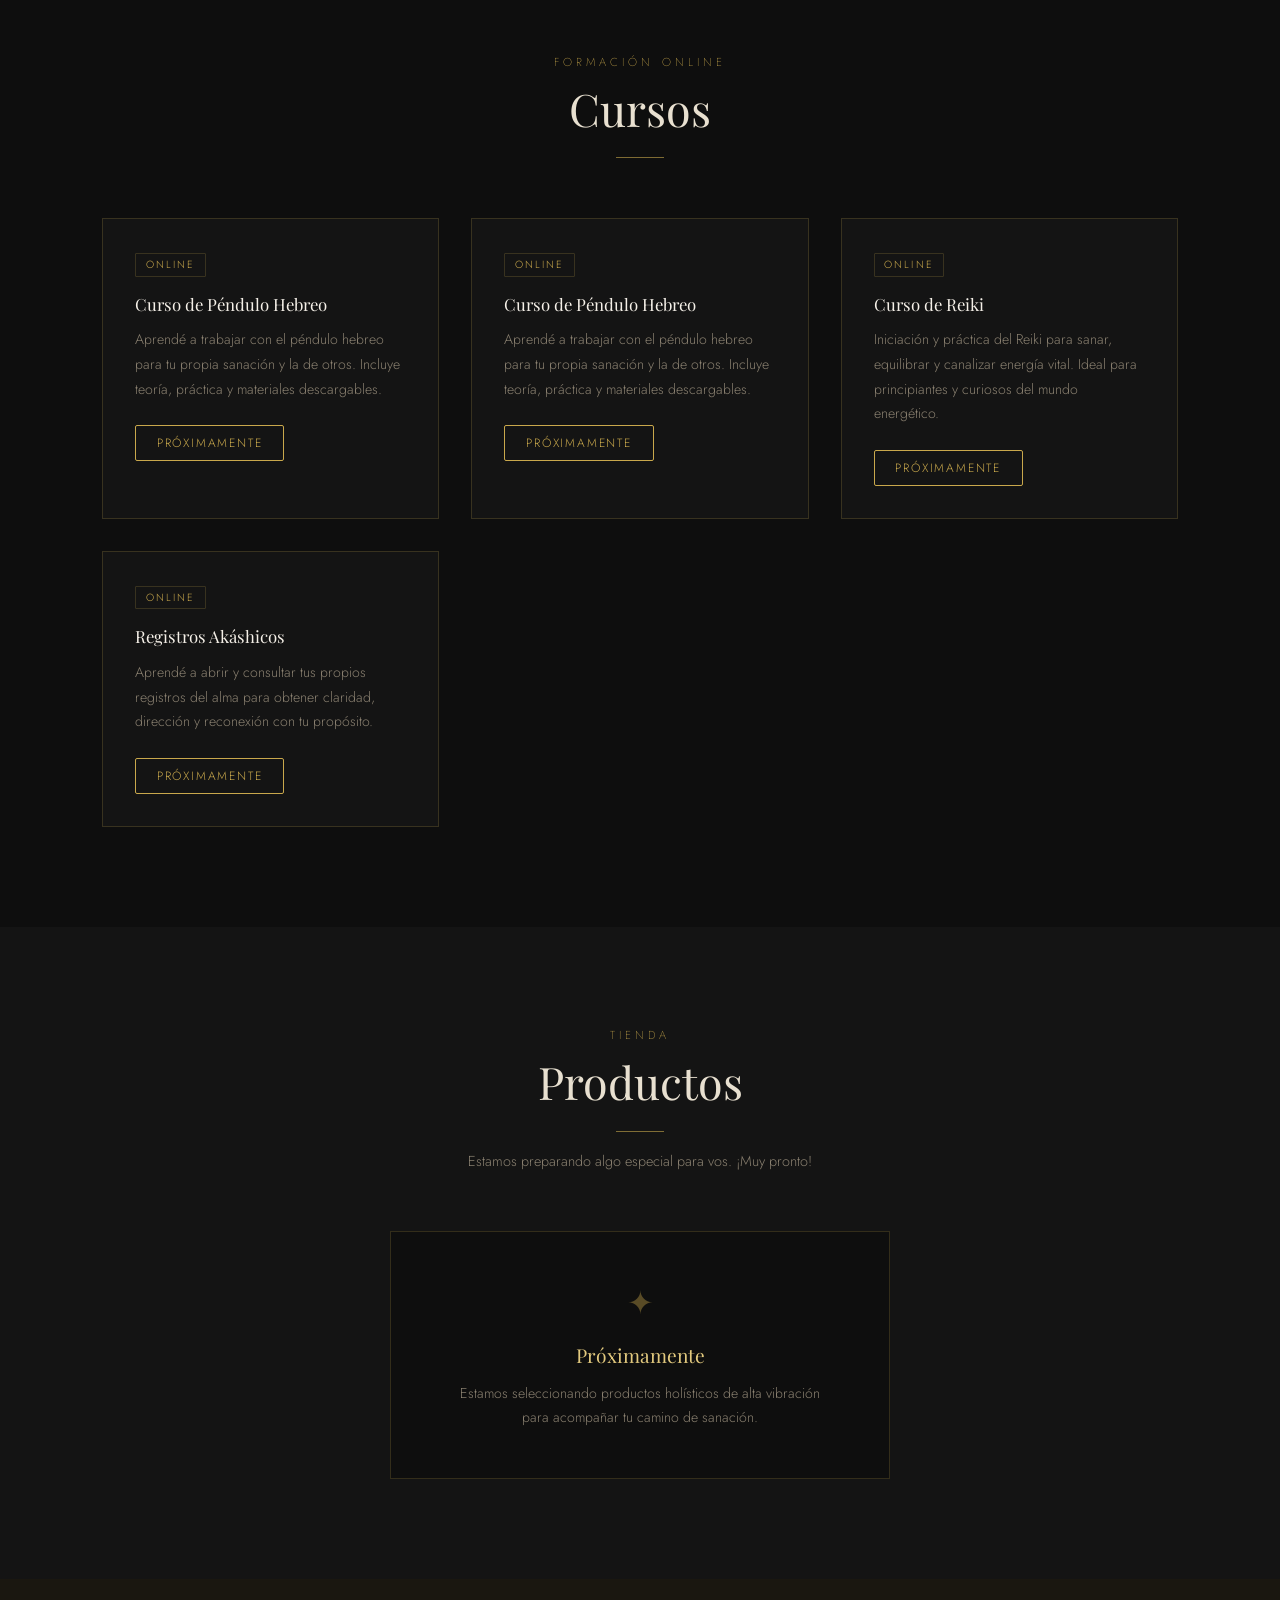
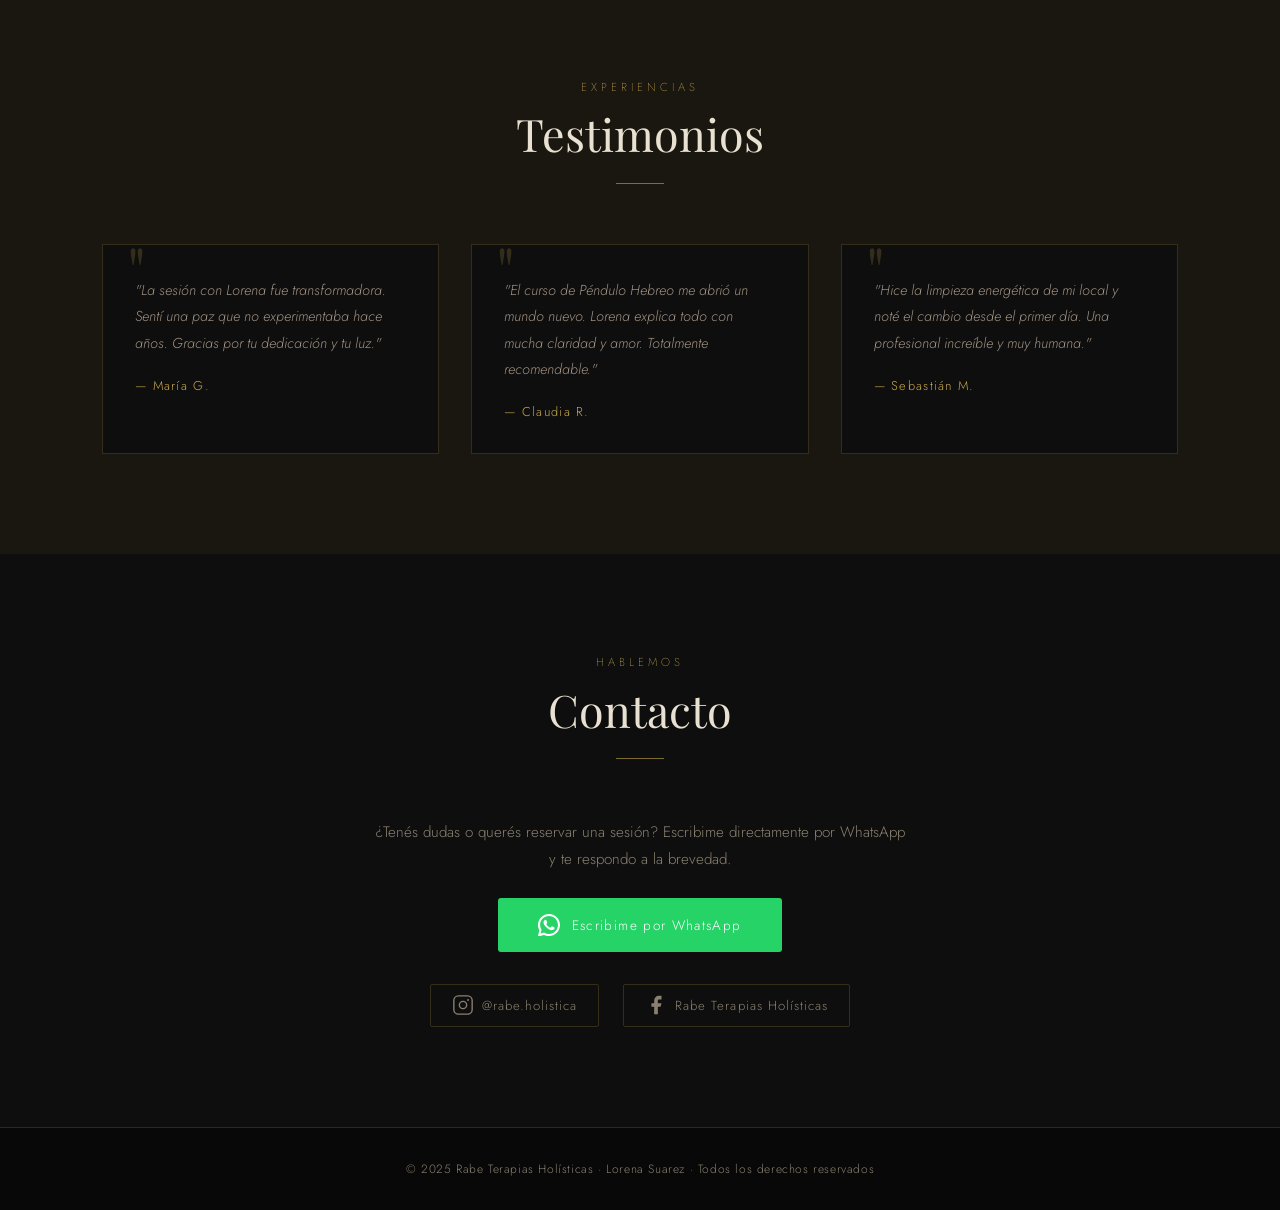
==== commit d0ed2ac2: "Describe los cambios" ====
--- a/inicio.html
+++ b/inicio.html
@@ -4,7 +4,7 @@
   <meta charset="UTF-8"/>
   <meta name="viewport" content="width=device-width, initial-scale=1.0"/>
   <title>Rabe Terapias Holísticas — Lorena Suarez</title>
-  <link rel="icon" type="image/jpeg" href="./logo-final.jpeg">
+  <link rel="icon" type="image/png" href="./img/logo2.jpg">
   <link rel="preconnect" href="https://fonts.googleapis.com"/>
   <link rel="preconnect" href="https://fonts.gstatic.com" crossorigin/>
   <link href="https://fonts.googleapis.com/css2?family=Playfair+Display:ital,wght@0,400;0,500;1,400&family=Jost:wght@200;300;400&display=swap" rel="stylesheet"/>
@@ -150,6 +150,16 @@
 
         <div class="curso-card reveal">
           <div class="curso-badge">Online</div>
+          <h3>Curso de Péndulo Hebreo</h3>
+          <p>Aprendé a trabajar con el péndulo hebreo para tu propia sanación y la de otros. Incluye teoría, práctica y materiales descargables.</p>
+          <div class="curso-footer">
+            
+            <span class="btn-gold-sm btn-disabled">Próximamente</span>
+          </div>
+        </div>
+
+        <div class="curso-card reveal">
+          <div class="curso-badge">Online</div>
           <h3>Curso de Reiki</h3>
           <p>Iniciación y práctica del Reiki para sanar, equilibrar y canalizar energía vital. Ideal para principiantes y curiosos del mundo energético.</p>
           <div class="curso-footer">
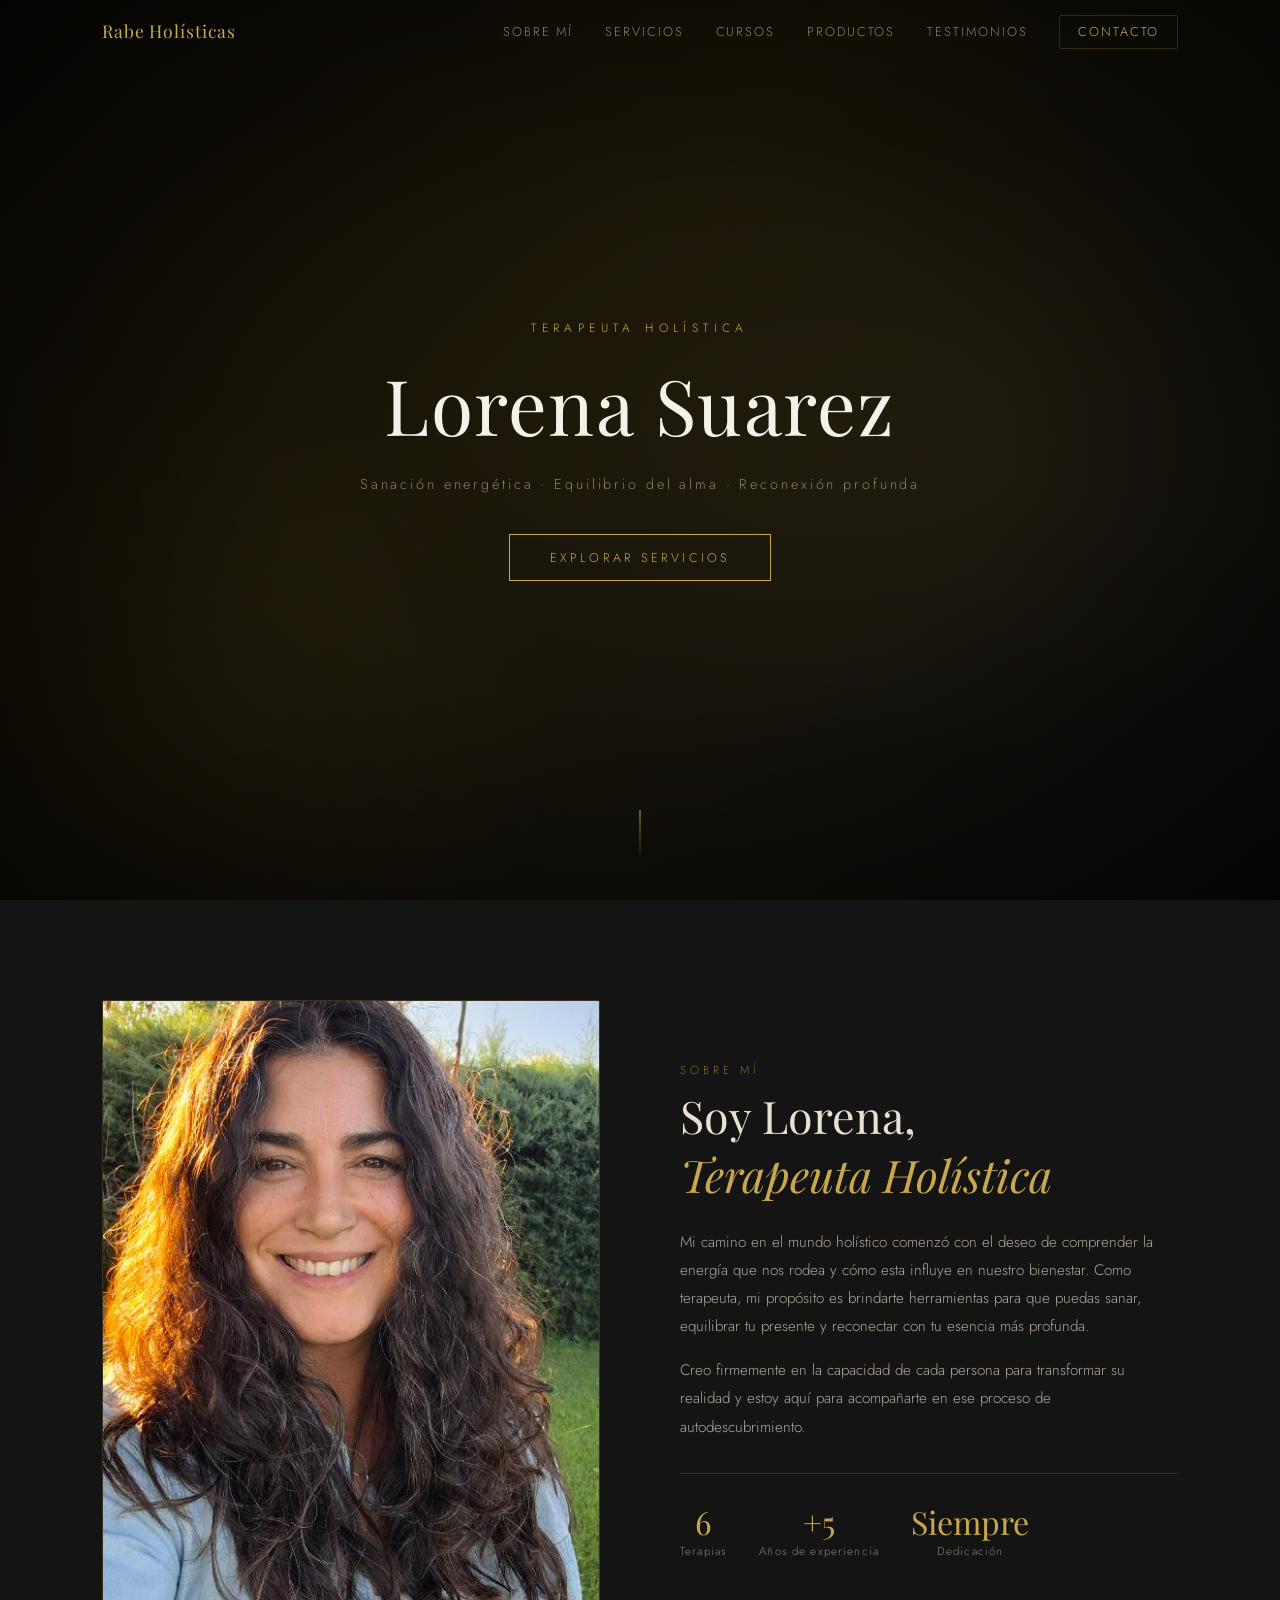
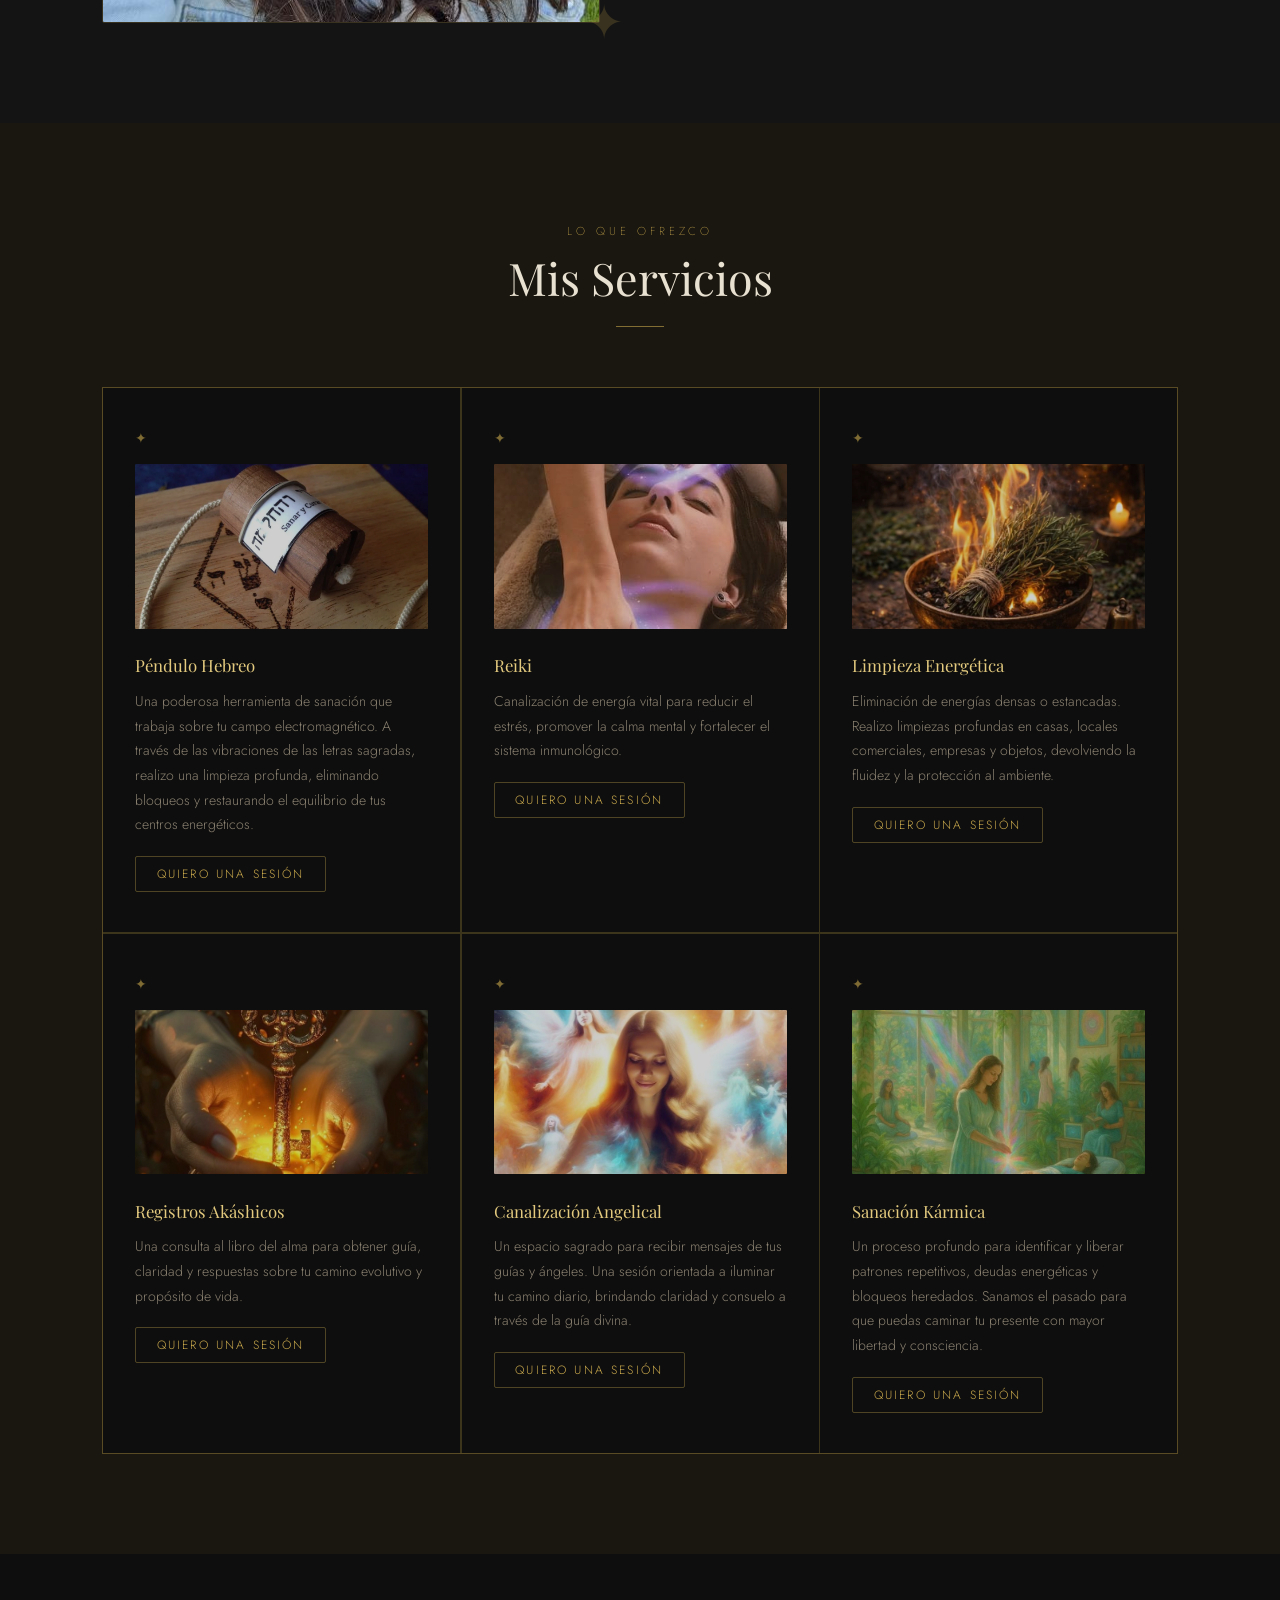
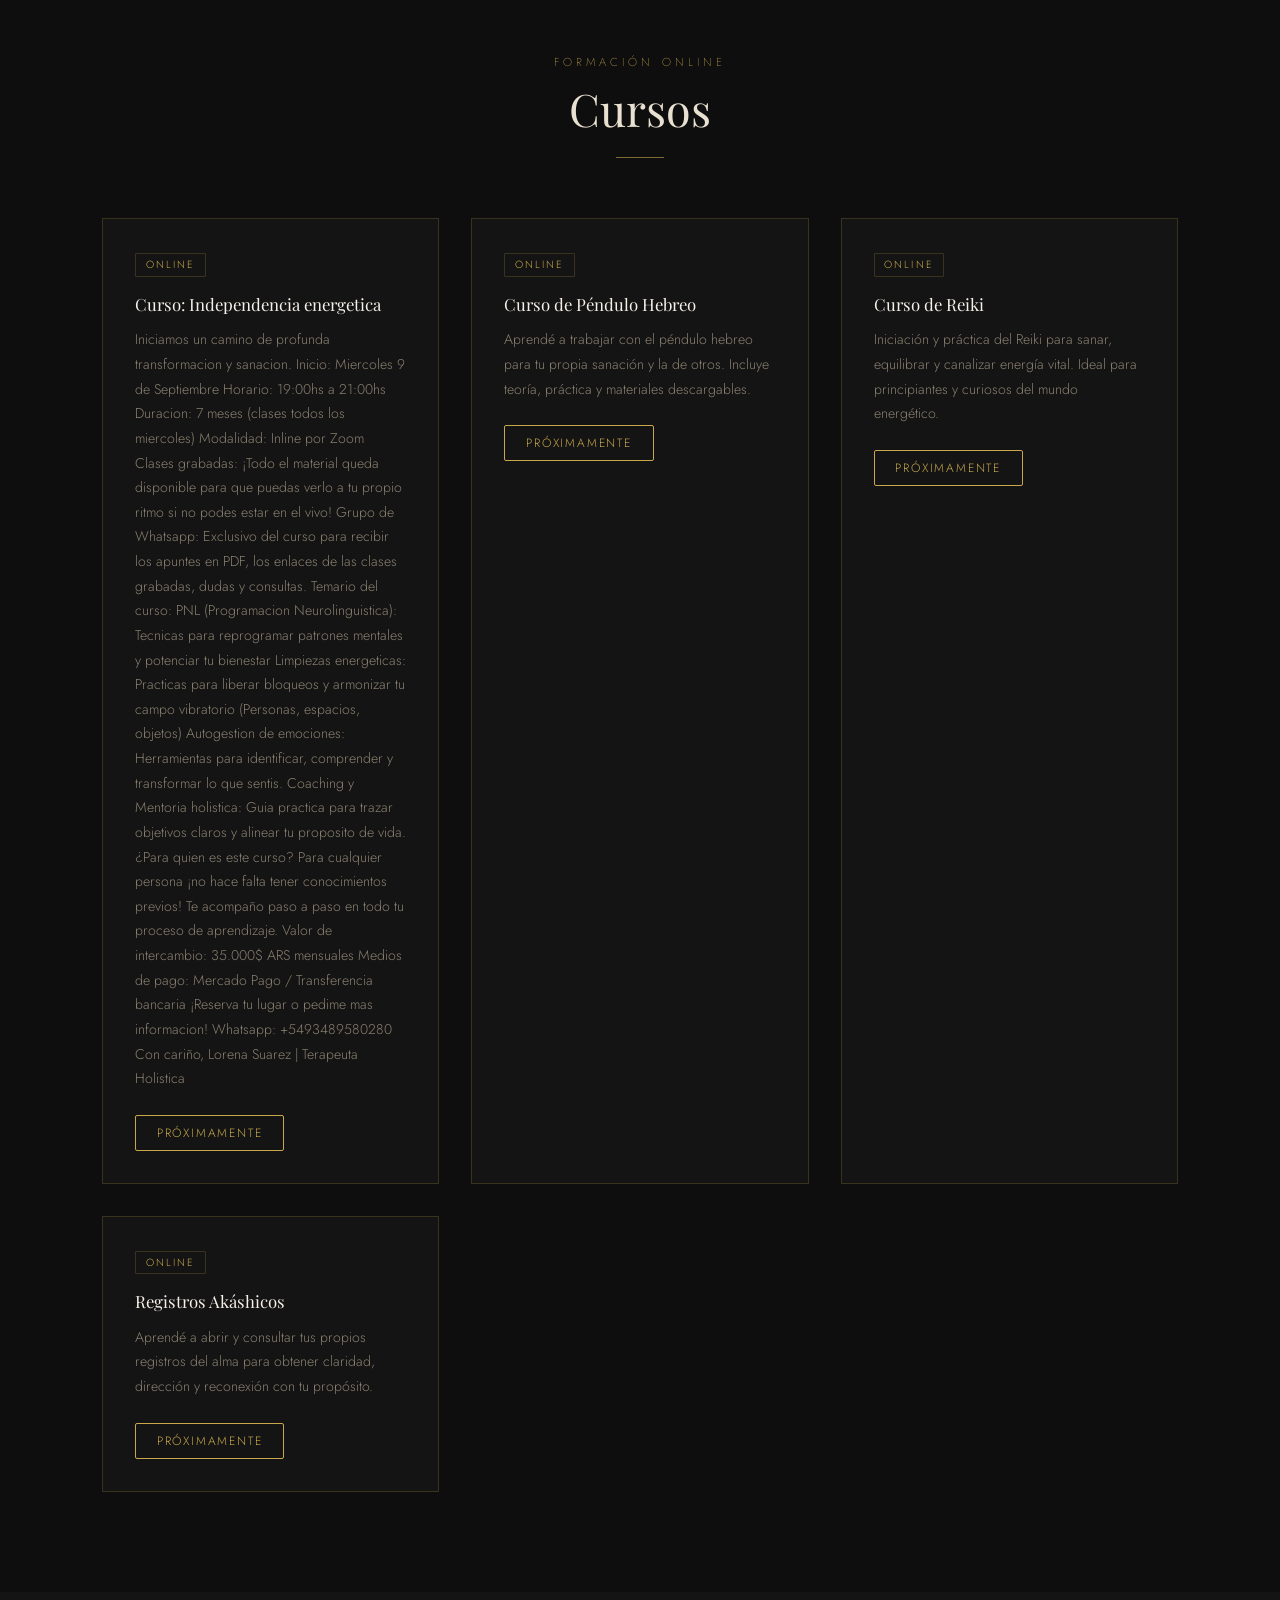
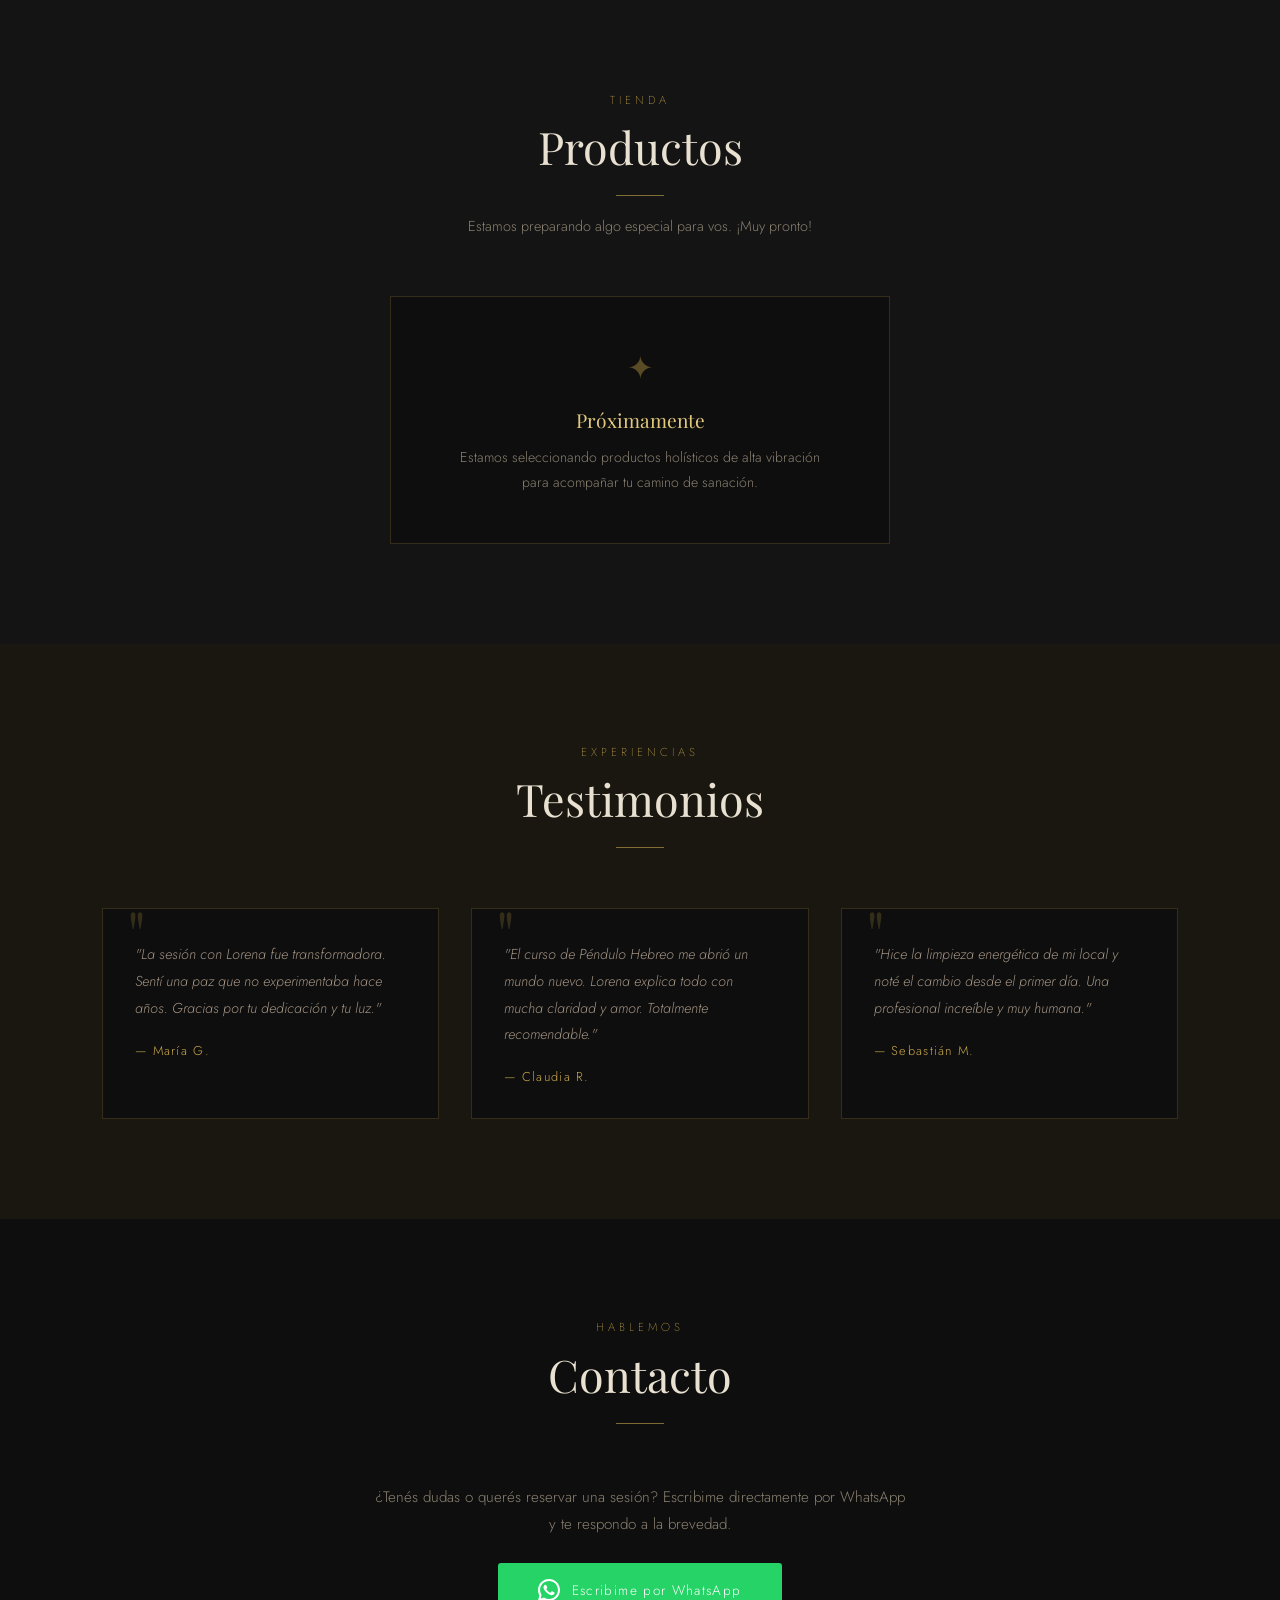
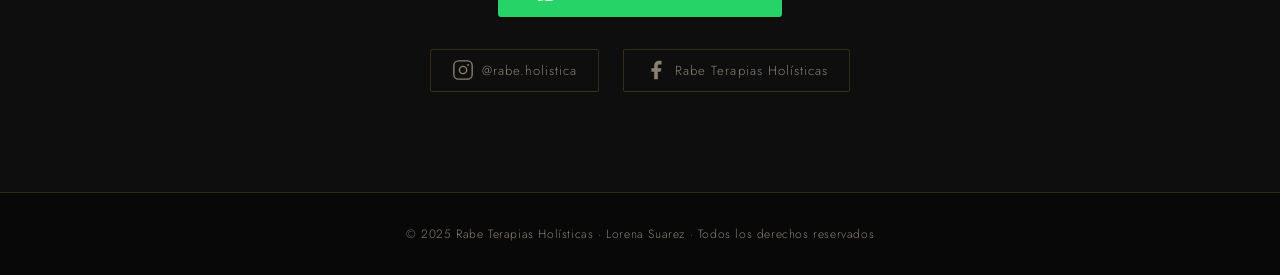
==== commit cb0987dd: "Describe los cambios" ====
--- a/inicio.html
+++ b/inicio.html
@@ -140,8 +140,33 @@
 
         <div class="curso-card reveal">
           <div class="curso-badge">Online</div>
-          <h3>Curso de Péndulo Hebreo</h3>
-          <p>Aprendé a trabajar con el péndulo hebreo para tu propia sanación y la de otros. Incluye teoría, práctica y materiales descargables.</p>
+          <h3>Curso: Independencia energetica</h3>
+          <p>Iniciamos un camino de profunda transformacion y sanacion.
+            Inicio: Miercoles 9 de Septiembre
+            Horario: 19:00hs a 21:00hs
+            Duracion: 7 meses (clases todos los miercoles)
+            Modalidad: Inline por Zoom
+            Clases grabadas: ¡Todo el material queda disponible para que puedas verlo a tu propio ritmo si no podes estar en el vivo!
+            Grupo de Whatsapp: Exclusivo del curso para recibir los apuntes en PDF, los enlaces de las clases grabadas, dudas y consultas.
+
+            Temario del curso:
+            PNL (Programacion Neurolinguistica): Tecnicas para reprogramar patrones mentales y potenciar tu bienestar
+            Limpiezas energeticas: Practicas para liberar bloqueos y armonizar tu campo vibratorio (Personas, espacios, objetos)
+            Autogestion de emociones: Herramientas para identificar, comprender y transformar lo que sentis.
+            Coaching y Mentoria holistica: Guia practica para trazar objetivos claros y alinear tu proposito de vida.
+
+            ¿Para quien es este curso?
+            Para cualquier persona ¡no hace falta tener conocimientos previos! Te acompaño paso a paso en todo tu proceso de aprendizaje.
+
+            Valor de intercambio: 
+            35.000$ ARS mensuales 
+            Medios de pago: Mercado Pago / Transferencia bancaria
+
+            ¡Reserva tu lugar o pedime mas informacion! Whatsapp: +5493489580280
+
+            Con cariño,
+            Lorena Suarez | Terapeuta Holistica
+          </p>
           <div class="curso-footer">
             
             <span class="btn-gold-sm btn-disabled">Próximamente</span>
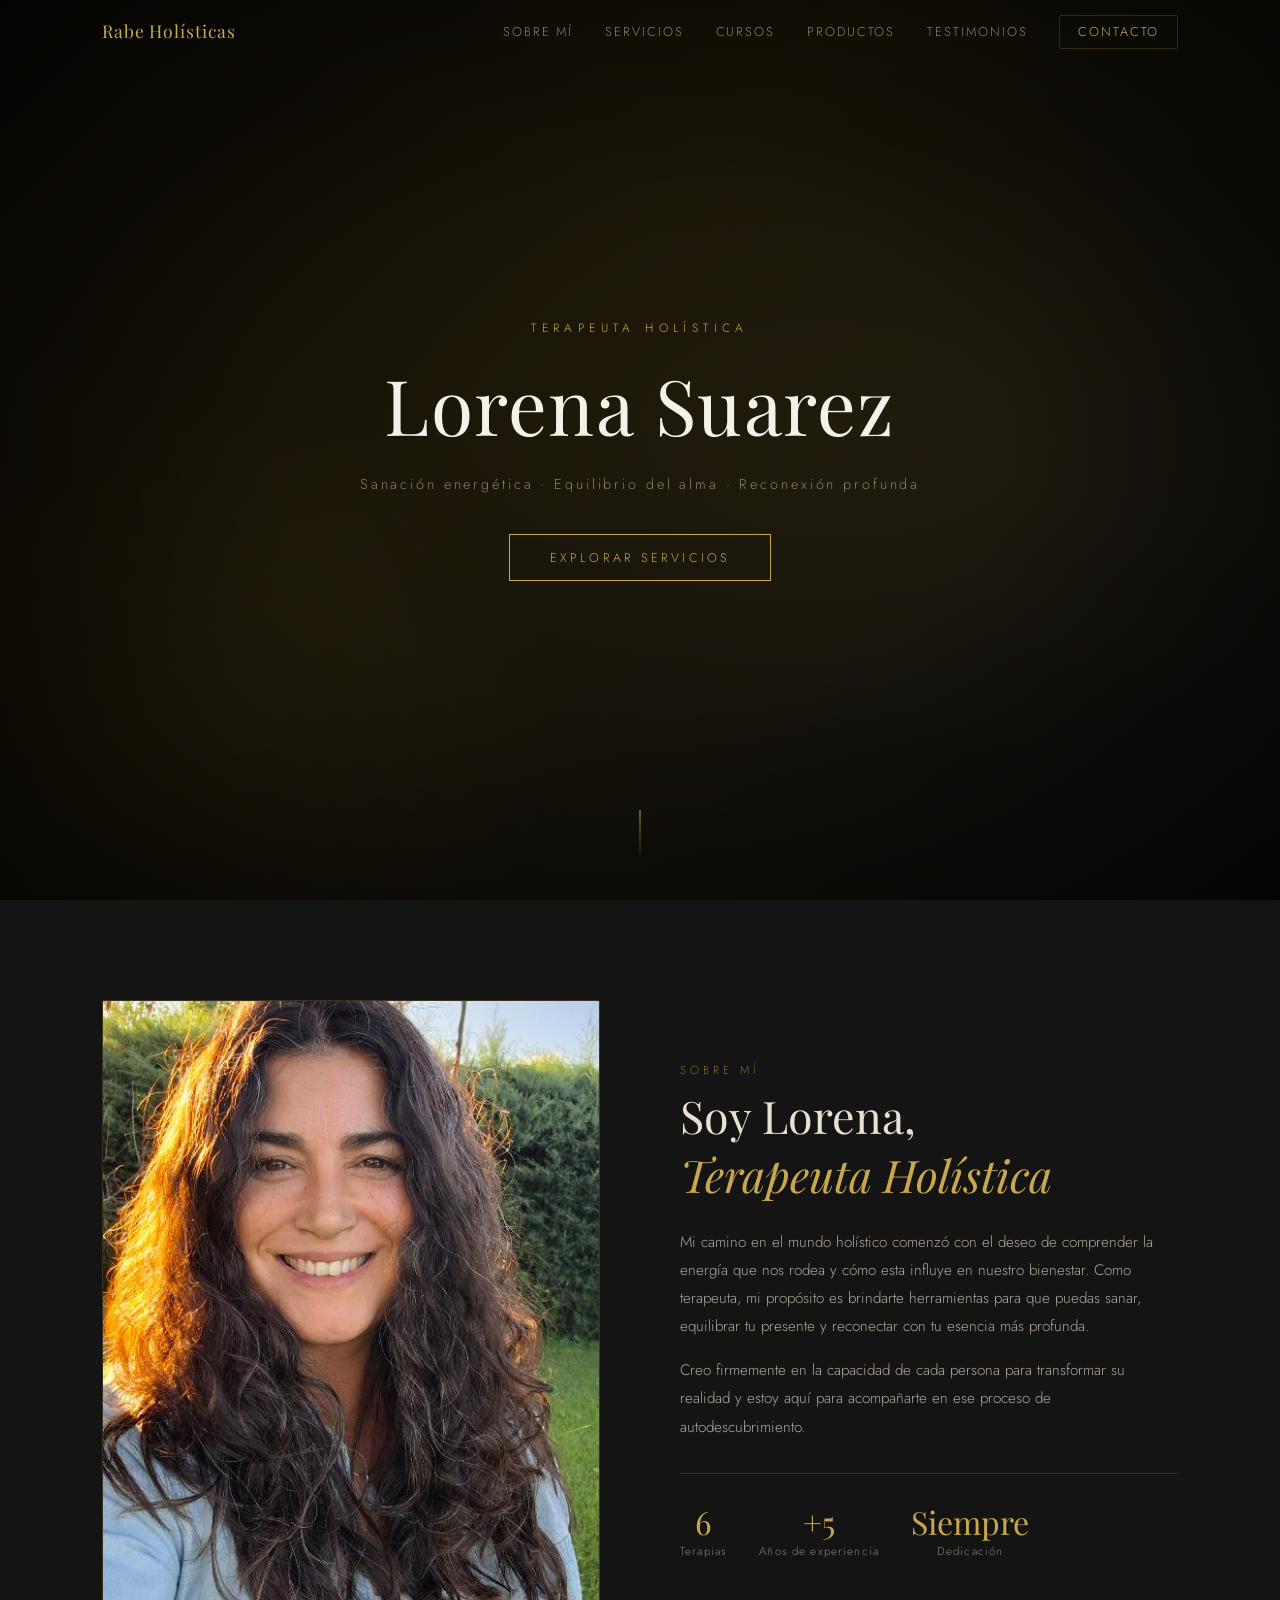
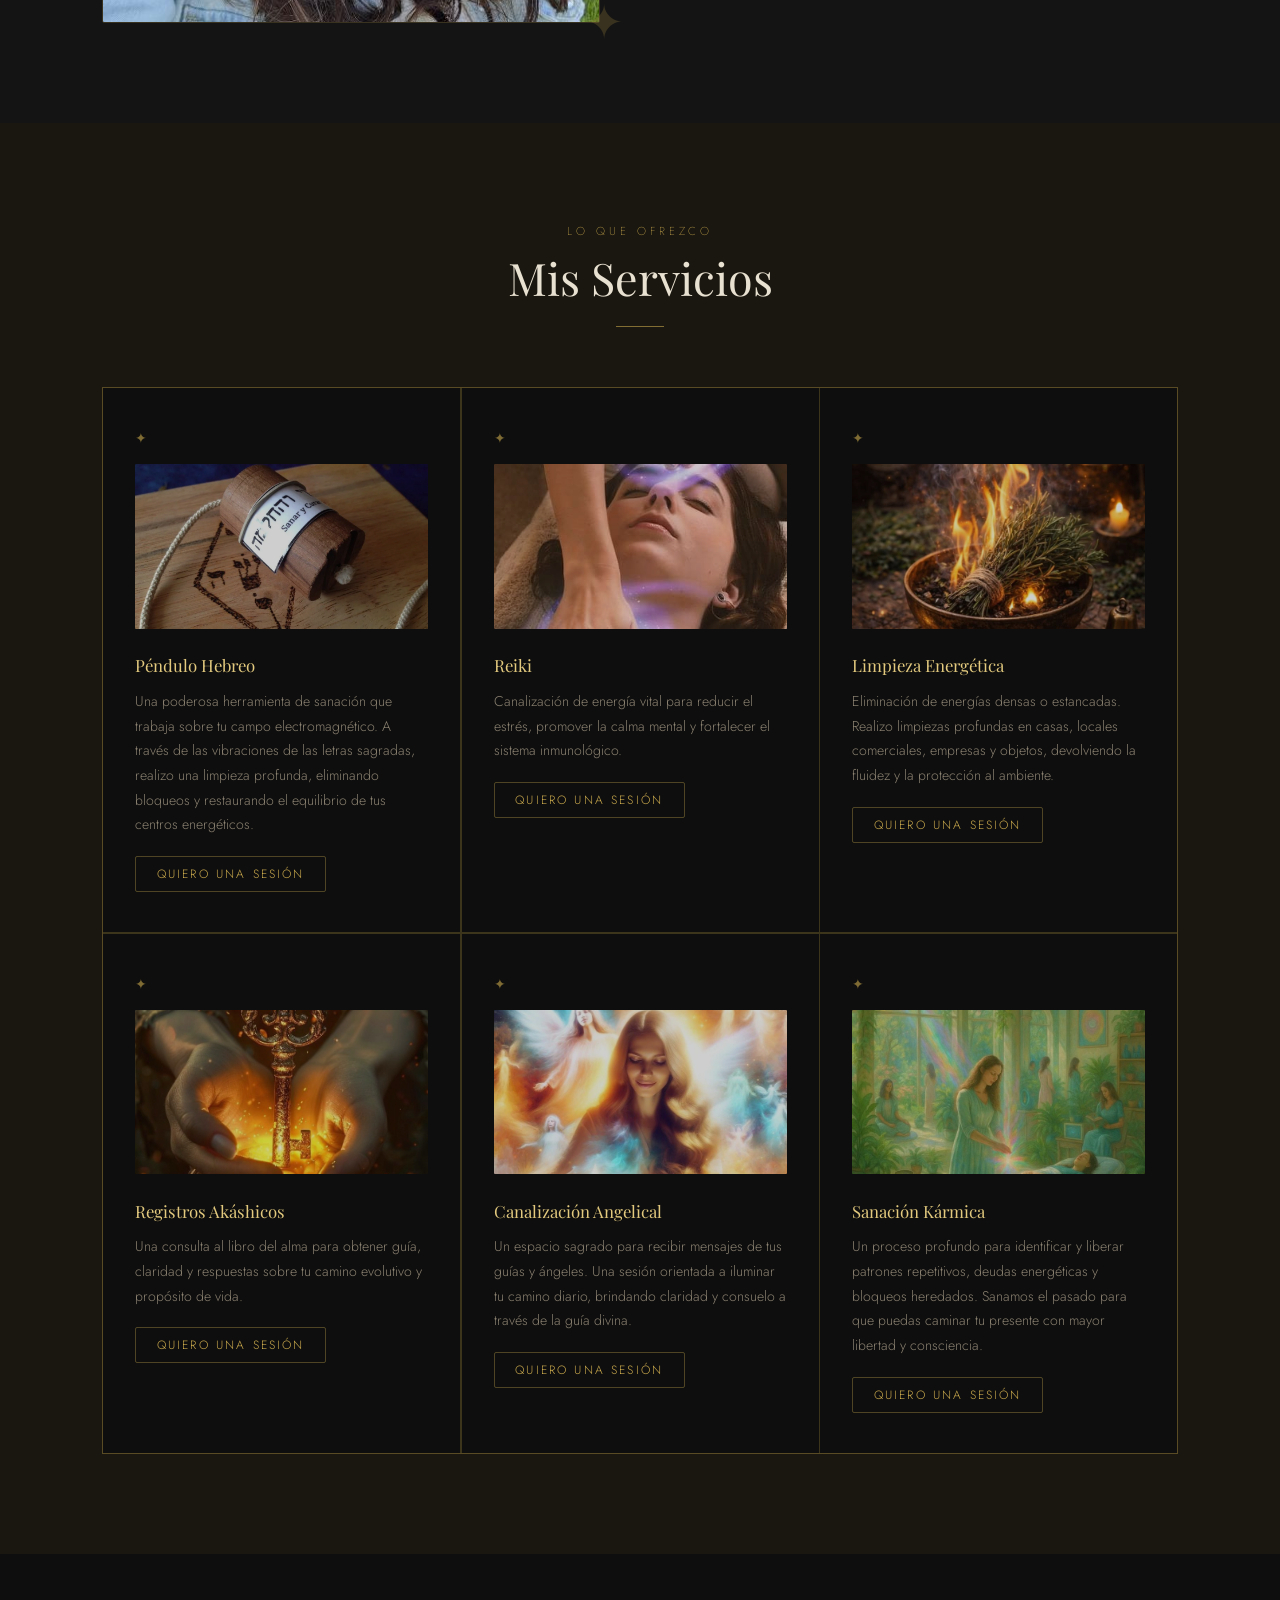
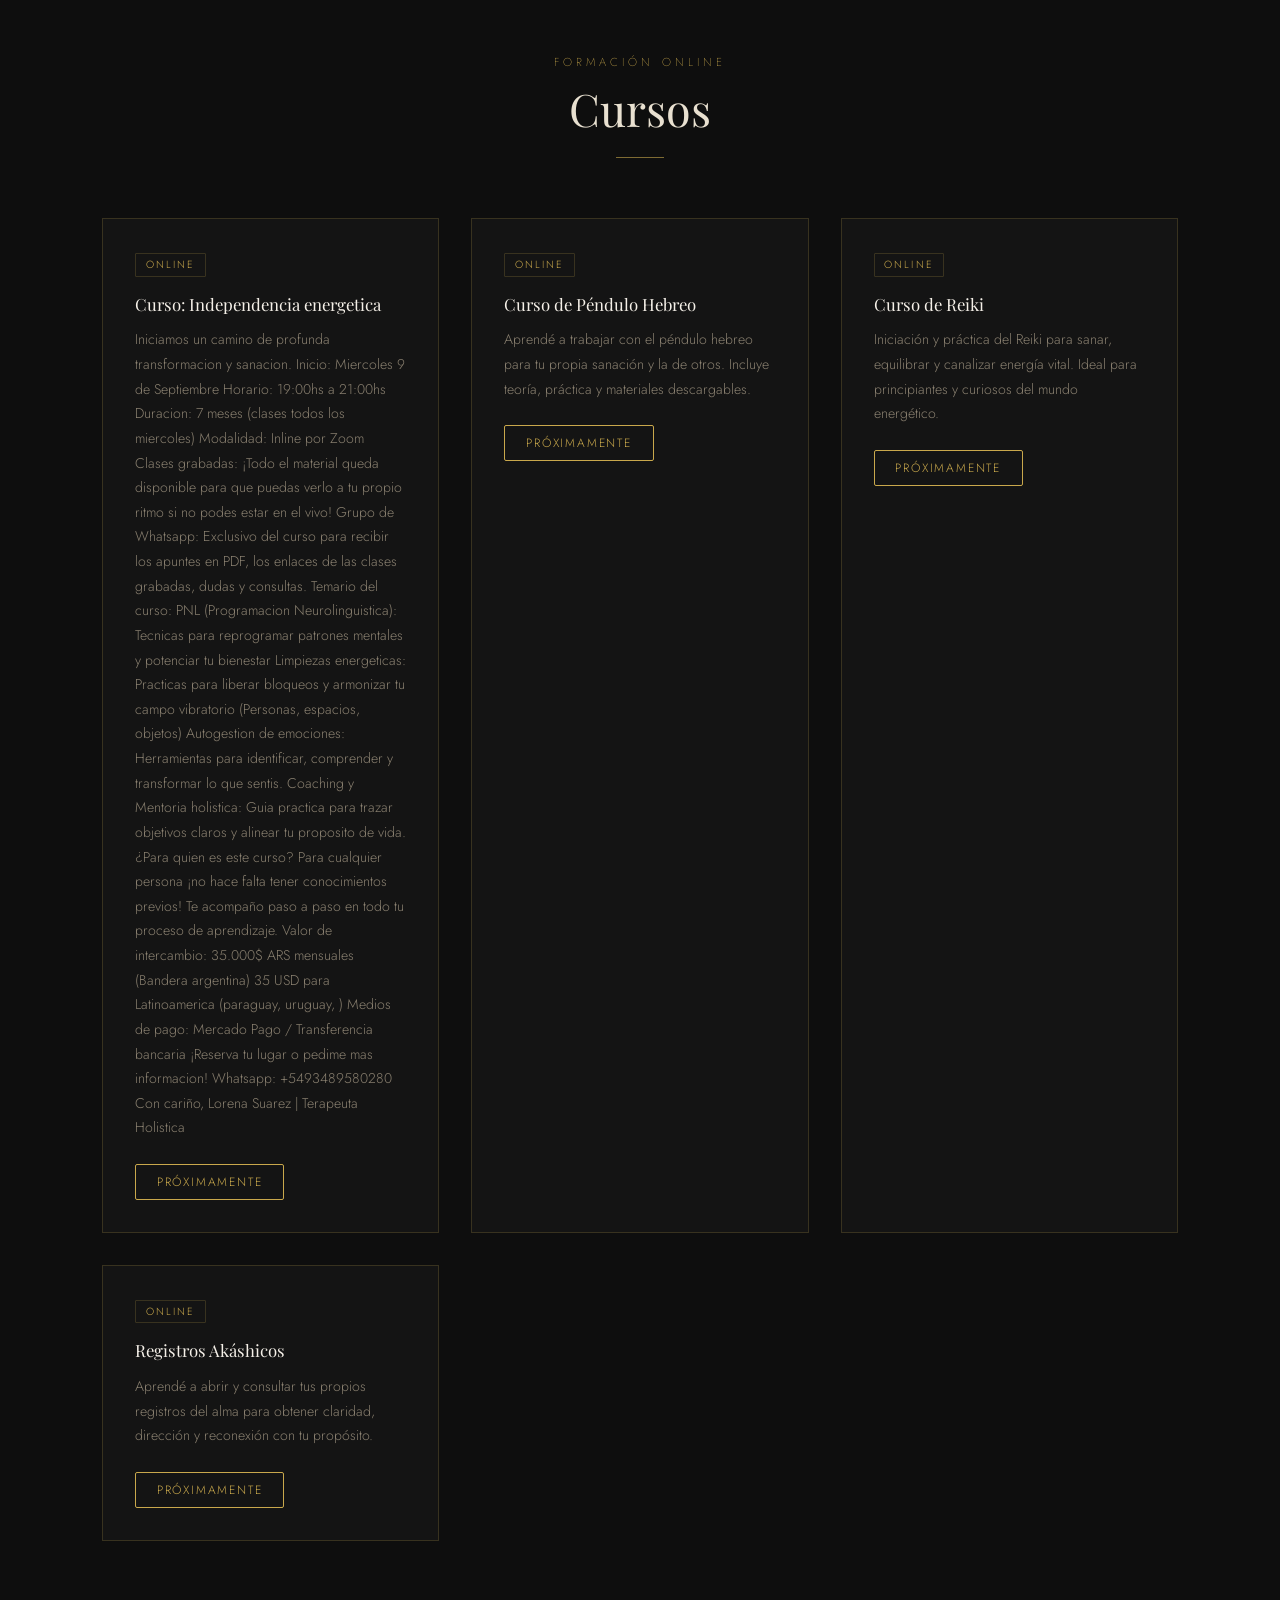
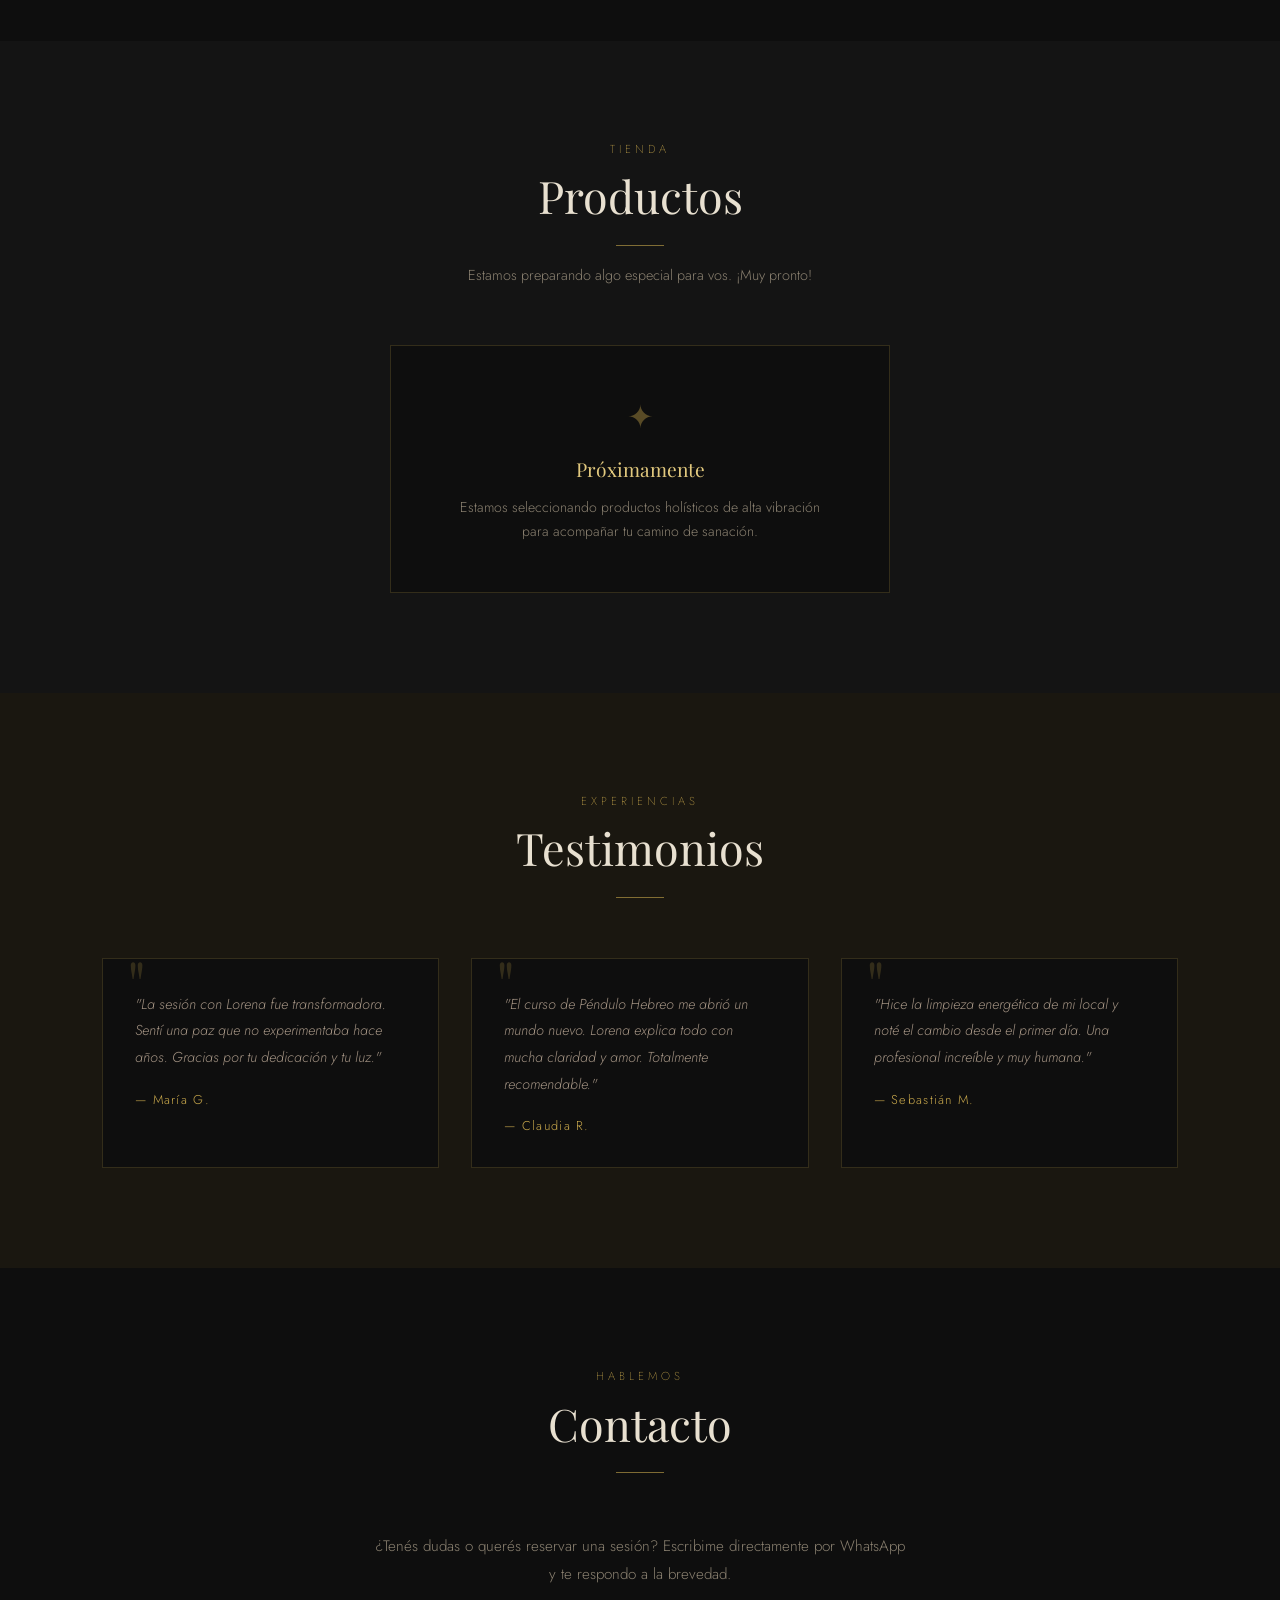
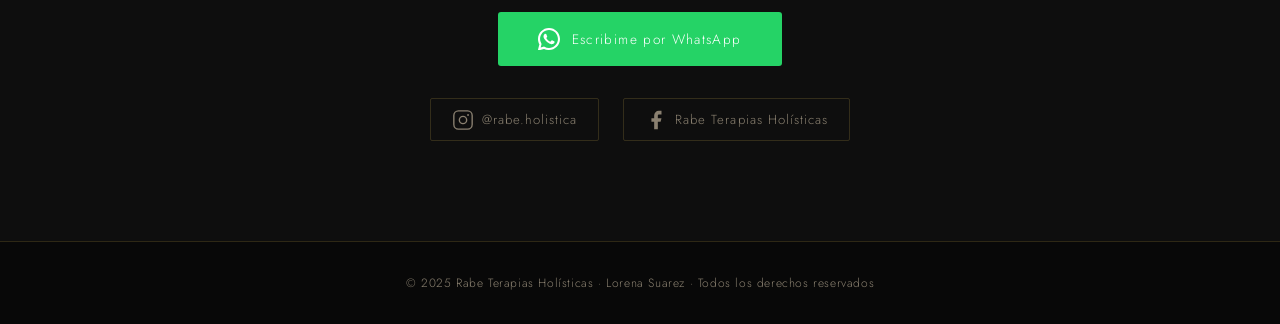
==== commit a87b25d8: "Describe los cambios" ====
--- a/inicio.html
+++ b/inicio.html
@@ -159,8 +159,11 @@
             Para cualquier persona ¡no hace falta tener conocimientos previos! Te acompaño paso a paso en todo tu proceso de aprendizaje.
 
             Valor de intercambio: 
-            35.000$ ARS mensuales 
+            35.000$ ARS mensuales (Bandera argentina)
+            35 USD para Latinoamerica (paraguay, uruguay, )
             Medios de pago: Mercado Pago / Transferencia bancaria
+
+
 
             ¡Reserva tu lugar o pedime mas informacion! Whatsapp: +5493489580280
 
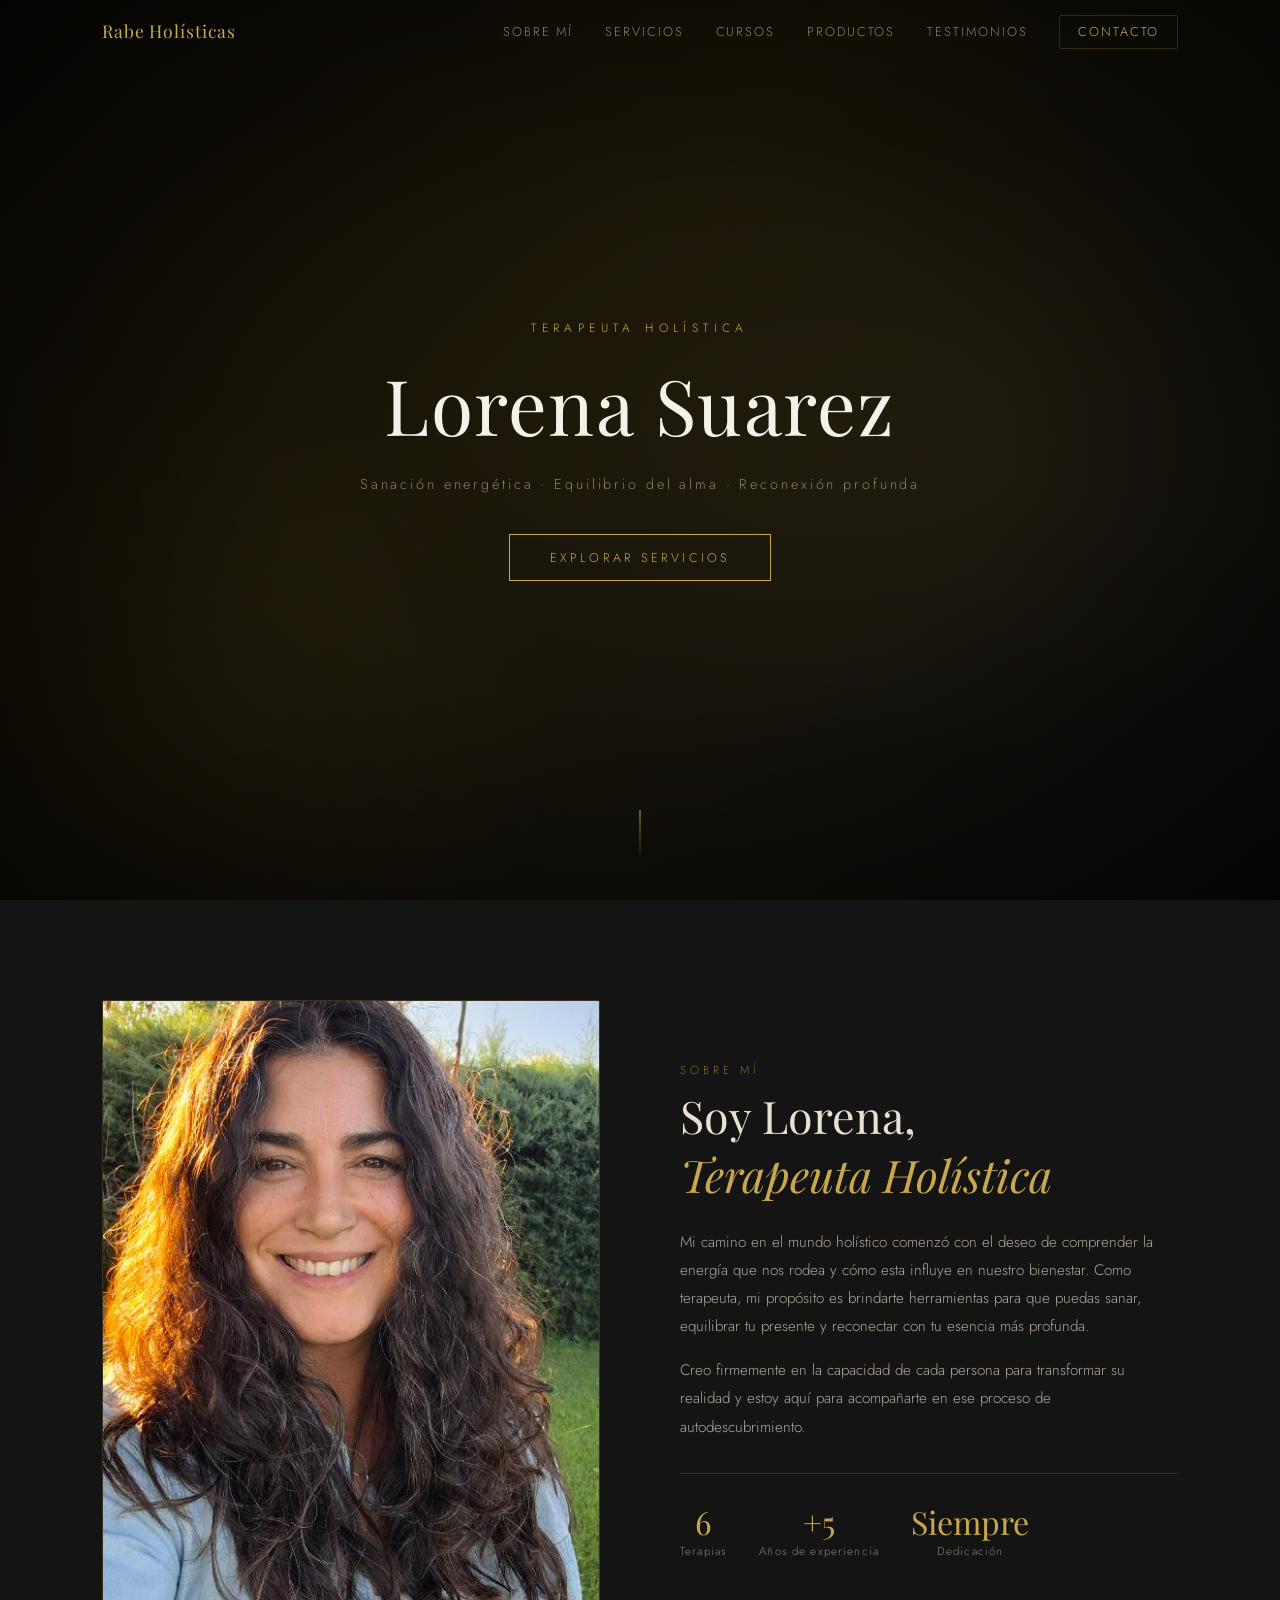
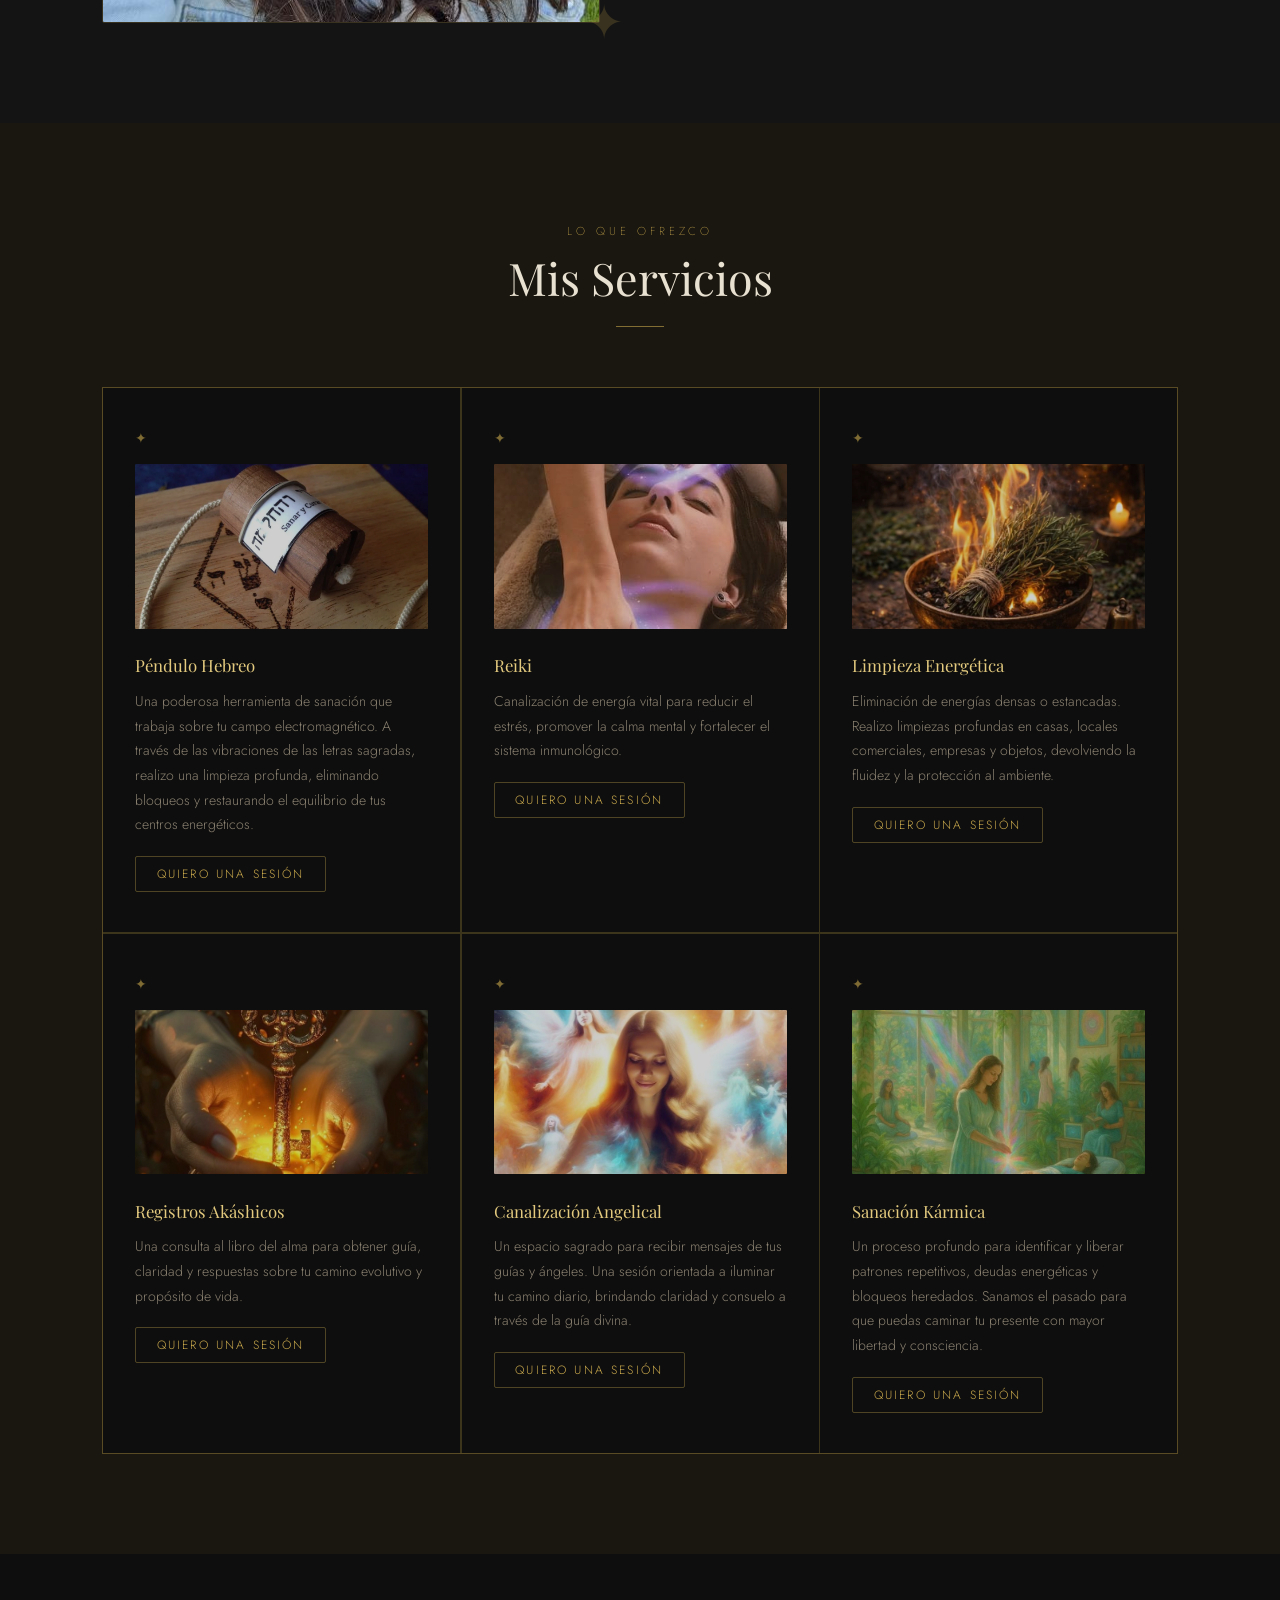
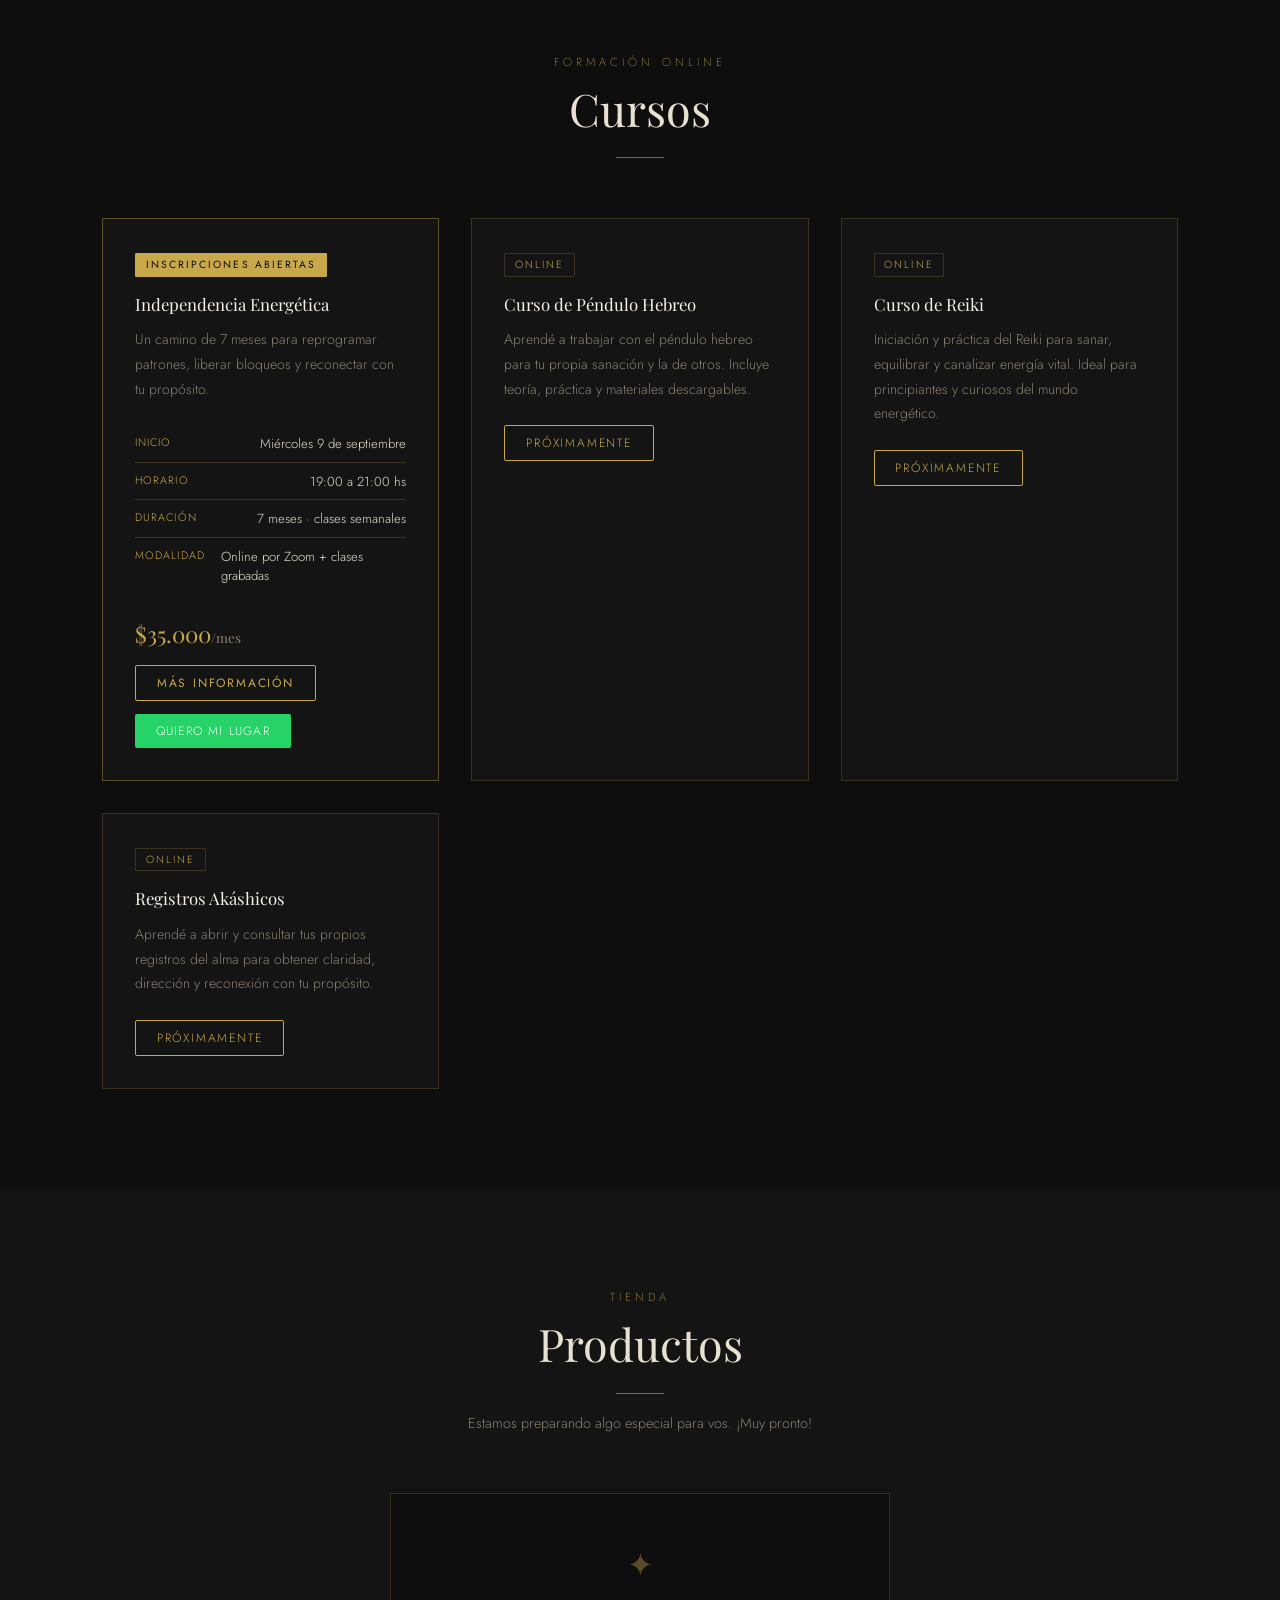
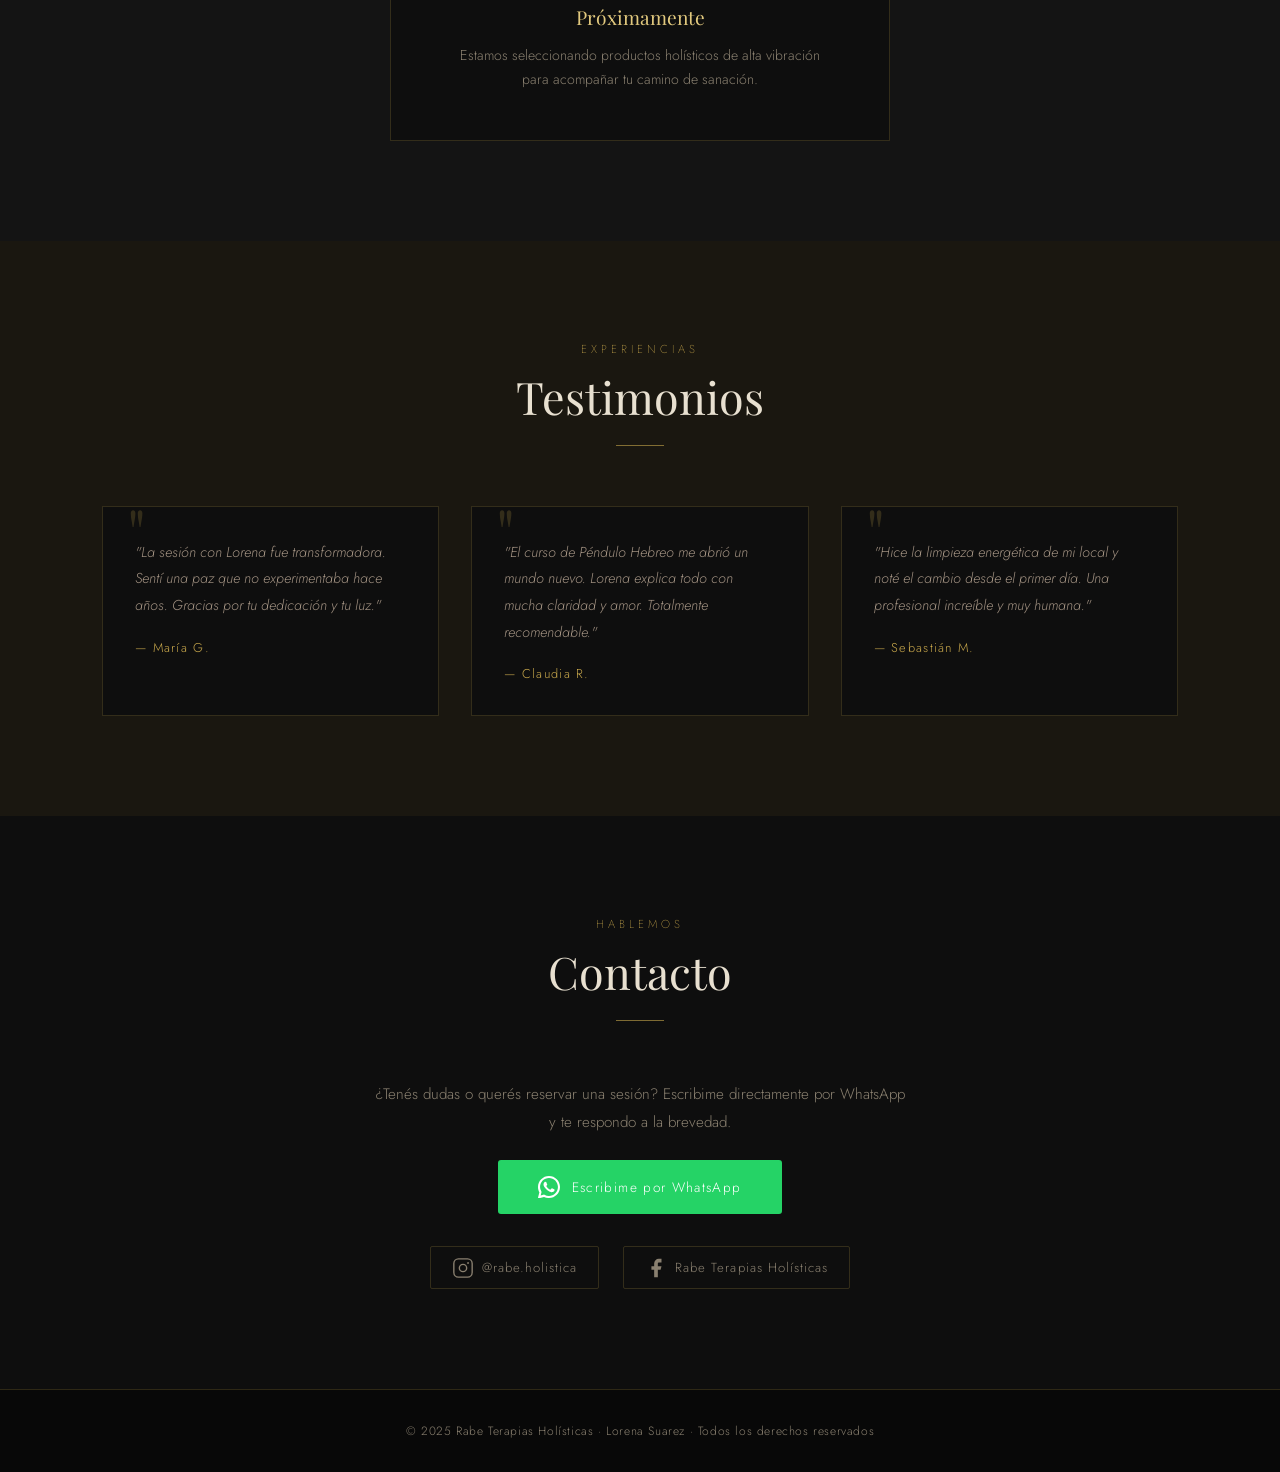
==== commit 84c9416f: "Describe los cambios" ====
--- a/inicio.html
+++ b/inicio.html
@@ -138,43 +138,26 @@
       </div>
       <div class="cursos-grid">
 
-        <div class="curso-card reveal">
-          <div class="curso-badge">Online</div>
-          <h3>Curso: Independencia energetica</h3>
-          <p>Iniciamos un camino de profunda transformacion y sanacion.
-            Inicio: Miercoles 9 de Septiembre
-            Horario: 19:00hs a 21:00hs
-            Duracion: 7 meses (clases todos los miercoles)
-            Modalidad: Inline por Zoom
-            Clases grabadas: ¡Todo el material queda disponible para que puedas verlo a tu propio ritmo si no podes estar en el vivo!
-            Grupo de Whatsapp: Exclusivo del curso para recibir los apuntes en PDF, los enlaces de las clases grabadas, dudas y consultas.
-
-            Temario del curso:
-            PNL (Programacion Neurolinguistica): Tecnicas para reprogramar patrones mentales y potenciar tu bienestar
-            Limpiezas energeticas: Practicas para liberar bloqueos y armonizar tu campo vibratorio (Personas, espacios, objetos)
-            Autogestion de emociones: Herramientas para identificar, comprender y transformar lo que sentis.
-            Coaching y Mentoria holistica: Guia practica para trazar objetivos claros y alinear tu proposito de vida.
-
-            ¿Para quien es este curso?
-            Para cualquier persona ¡no hace falta tener conocimientos previos! Te acompaño paso a paso en todo tu proceso de aprendizaje.
-
-            Valor de intercambio: 
-            35.000$ ARS mensuales (Bandera argentina)
-            35 USD para Latinoamerica (paraguay, uruguay, )
-            Medios de pago: Mercado Pago / Transferencia bancaria
-
-
-
-            ¡Reserva tu lugar o pedime mas informacion! Whatsapp: +5493489580280
-
-            Con cariño,
-            Lorena Suarez | Terapeuta Holistica
-          </p>
-          <div class="curso-footer">
-            
-            <span class="btn-gold-sm btn-disabled">Próximamente</span>
-          </div>
-        </div>
+        <div class="curso-card curso-card--featured reveal">
+  <div class="curso-badge curso-badge--active">Inscripciones abiertas</div>
+  <h3>Independencia Energética</h3>
+  <p class="curso-teaser">Un camino de 7 meses para reprogramar patrones, liberar bloqueos y reconectar con tu propósito.</p>
+
+  <ul class="curso-meta">
+    <li><span>Inicio</span>Miércoles 9 de septiembre</li>
+    <li><span>Horario</span>19:00 a 21:00 hs</li>
+    <li><span>Duración</span>7 meses · clases semanales</li>
+    <li><span>Modalidad</span>Online por Zoom + clases grabadas</li>
+  </ul>
+
+  <div class="curso-footer curso-footer--featured">
+    <span class="curso-precio">$35.000<small>/mes</small></span>
+    <div class="curso-btns">
+      <button type="button" class="btn-gold-sm" onclick="openModal('modal-independencia')">Más información</button>
+      <a href="https://wa.me/5493489580280?text=Hola%20Lorena%2C%20quiero%20reservar%20mi%20lugar%20en%20el%20curso%20de%20Independencia%20Energ%C3%A9tica." target="_blank" class="btn-whatsapp-sm">Quiero mi lugar</a>
+    </div>
+  </div>
+</div>
 
         <div class="curso-card reveal">
           <div class="curso-badge">Online</div>
@@ -286,7 +269,52 @@
   <footer class="footer">
     <p>© 2025 Rabe Terapias Holísticas · Lorena Suarez · Todos los derechos reservados</p>
   </footer>
-
+<!-- ── MODAL: Curso Independencia Energética ── -->
+<div class="modal-overlay" id="modal-independencia">
+  <div class="modal-box">
+    <button class="modal-close" onclick="closeModal('modal-independencia')" aria-label="Cerrar">×</button>
+
+    <p class="section-label">Curso online</p>
+    <h2>Independencia Energética</h2>
+    <div class="gold-line" style="margin:1rem 0 1.8rem 0;"></div>
+
+    <p class="body-text">Iniciamos un camino de profunda transformación y sanación. Todo el material queda disponible en clases grabadas, así podés avanzar a tu propio ritmo si no llegás a estar en el vivo. Además, tenés acceso a un grupo de WhatsApp exclusivo del curso para recibir los apuntes en PDF y los enlaces de las clases.</p>
+
+    <div class="modal-grid">
+      <div><span>Inicio</span>Miércoles 9 de septiembre</div>
+      <div><span>Horario</span>19:00 a 21:00 hs</div>
+      <div><span>Duración</span>7 meses (clases todos los miércoles)</div>
+      <div><span>Modalidad</span>Online por Zoom</div>
+    </div>
+
+    <h3 class="modal-subtitle">Temario del curso</h3>
+    <ul class="modal-list">
+      <li><strong>PNL (Programación Neurolingüística):</strong> técnicas para reprogramar patrones mentales y potenciar tu bienestar.</li>
+      <li><strong>Limpiezas energéticas:</strong> prácticas para liberar bloqueos y armonizar tu campo vibratorio (personas, espacios, objetos).</li>
+      <li><strong>Autogestión de emociones:</strong> herramientas para identificar, comprender y transformar lo que sentís.</li>
+      <li><strong>Coaching y mentoría holística:</strong> guía práctica para trazar objetivos claros y alinear tu propósito de vida.</li>
+    </ul>
+
+    <h3 class="modal-subtitle">¿Para quién es este curso?</h3>
+    <p class="body-text">Para cualquier persona: no hace falta tener conocimientos previos. Te acompaño paso a paso en todo tu proceso de aprendizaje.</p>
+
+    <h3 class="modal-subtitle">Inversión</h3>
+    <p class="body-text">
+      $35.000 ARS mensuales (Argentina)<br/>
+      35 USD mensuales (resto de Latinoamérica)<br/>
+      Medios de pago: Mercado Pago o transferencia bancaria.
+    <ul class="modal-list">
+      <li><strong>Alias:</strong> lorenasuarez031.mp</li>
+      <li><strong>CVU:</strong> 0000003100096948617437</li>
+      <li><strong>Nombre:</strong> Lorena Paula Suarez</li>
+      <li><strong>DNI:</strong> 25681062</li>
+      <li><strong>IMPORTANTE:</strong> Mandar el comprobante de transferencia por Whatsapp +5493489580280</li>
+    </ul>
+    </p>
+
+    <a href="https://wa.me/5493489580280?text=Hola%20Lorena%2C%20quiero%20reservar%20mi%20lugar%20en%20el%20curso%20de%20Independencia%20Energ%C3%A9tica." target="_blank" class="btn-whatsapp">Reservar mi lugar</a>
+  </div>
+</div>
   <script src="script.js"></script>
 </body>
 </html>
--- a/style.css
+++ b/style.css
@@ -363,4 +363,81 @@
 @media (max-width: 600px) {
   .cards-grid { grid-template-columns: 1fr; }
   .stats { gap: 1rem; }
+}
+/* ── Curso destacado ── */
+.curso-card--featured { border-color: rgba(201,168,76,0.4); }
+.curso-badge--active {
+  background: var(--gold); color: #0e0e0e; border-color: var(--gold);
+  font-weight: 400;
+}
+.curso-teaser { color: #a09888; font-size: 0.88rem; line-height: 1.7; margin-bottom: 1.4rem; }
+
+.curso-meta { list-style: none; margin-bottom: 1.6rem; }
+.curso-meta li {
+  display: flex; justify-content: space-between; gap: 1rem;
+  font-size: 0.82rem; color: var(--text);
+  padding: 0.55rem 0; border-bottom: 1px solid var(--border);
+}
+.curso-meta li:last-child { border-bottom: none; }
+.curso-meta li span {
+  color: var(--gold); text-transform: uppercase;
+  letter-spacing: 0.1em; font-size: 0.68rem; flex-shrink: 0;
+}
+
+.curso-footer--featured { flex-direction: column; align-items: flex-start; gap: 1rem; }
+.curso-precio small { font-size: 0.6em; color: var(--text-dim); font-weight: 300; }
+.curso-btns { display: flex; gap: 0.8rem; flex-wrap: wrap; width: 100%; }
+.curso-btns .btn-gold-sm { background: none; cursor: pointer; font-family: 'Jost', sans-serif; }
+
+.btn-whatsapp-sm {
+  display: inline-flex; align-items: center;
+  padding: 0.5rem 1.3rem;
+  background: #25D366; color: #fff; text-decoration: none;
+  font-size: 0.75rem; letter-spacing: 0.1em; text-transform: uppercase;
+  border-radius: 2px; transition: background 0.3s, transform 0.2s;
+}
+.btn-whatsapp-sm:hover { background: #1db855; transform: translateY(-2px); }
+
+/* ── Modal ── */
+.modal-overlay {
+  display: none; position: fixed; inset: 0; z-index: 200;
+  background: rgba(8,8,8,0.85); backdrop-filter: blur(4px);
+  align-items: center; justify-content: center;
+  padding: 2rem 1rem;
+}
+.modal-overlay.active { display: flex; }
+.modal-box {
+  background: var(--bg2); border: 1px solid var(--border);
+  max-width: 640px; width: 100%; max-height: 85vh; overflow-y: auto;
+  padding: 3rem 2.5rem; position: relative; border-radius: 2px;
+}
+.modal-close {
+  position: absolute; top: 1.2rem; right: 1.2rem;
+  background: none; border: none; color: var(--text-dim);
+  font-size: 1.6rem; line-height: 1; cursor: pointer;
+  transition: color 0.3s;
+}
+.modal-close:hover { color: var(--gold); }
+.modal-grid {
+  display: grid; grid-template-columns: 1fr 1fr; gap: 1rem 2rem;
+  margin: 1.5rem 0 2rem; padding: 1.2rem 0;
+  border-top: 1px solid var(--border); border-bottom: 1px solid var(--border);
+}
+.modal-grid div { font-size: 0.85rem; color: var(--text); }
+.modal-grid span {
+  display: block; color: var(--gold); text-transform: uppercase;
+  letter-spacing: 0.1em; font-size: 0.65rem; margin-bottom: 0.3rem;
+}
+.modal-subtitle { color: var(--gold-lt); margin: 1.8rem 0 0.8rem; font-size: 1.05rem; }
+.modal-list { list-style: none; }
+.modal-list li {
+  color: #a09888; font-size: 0.88rem; line-height: 1.75;
+  padding-left: 1.2rem; position: relative; margin-bottom: 0.6rem;
+}
+.modal-list li::before { content: '✦'; position: absolute; left: 0; color: var(--gold); font-size: 0.7rem; top: 0.3rem; }
+.modal-list li strong { color: var(--text); }
+
+@media (max-width: 600px) {
+  .modal-grid { grid-template-columns: 1fr; }
+  .modal-box { padding: 2rem 1.5rem; }
 }
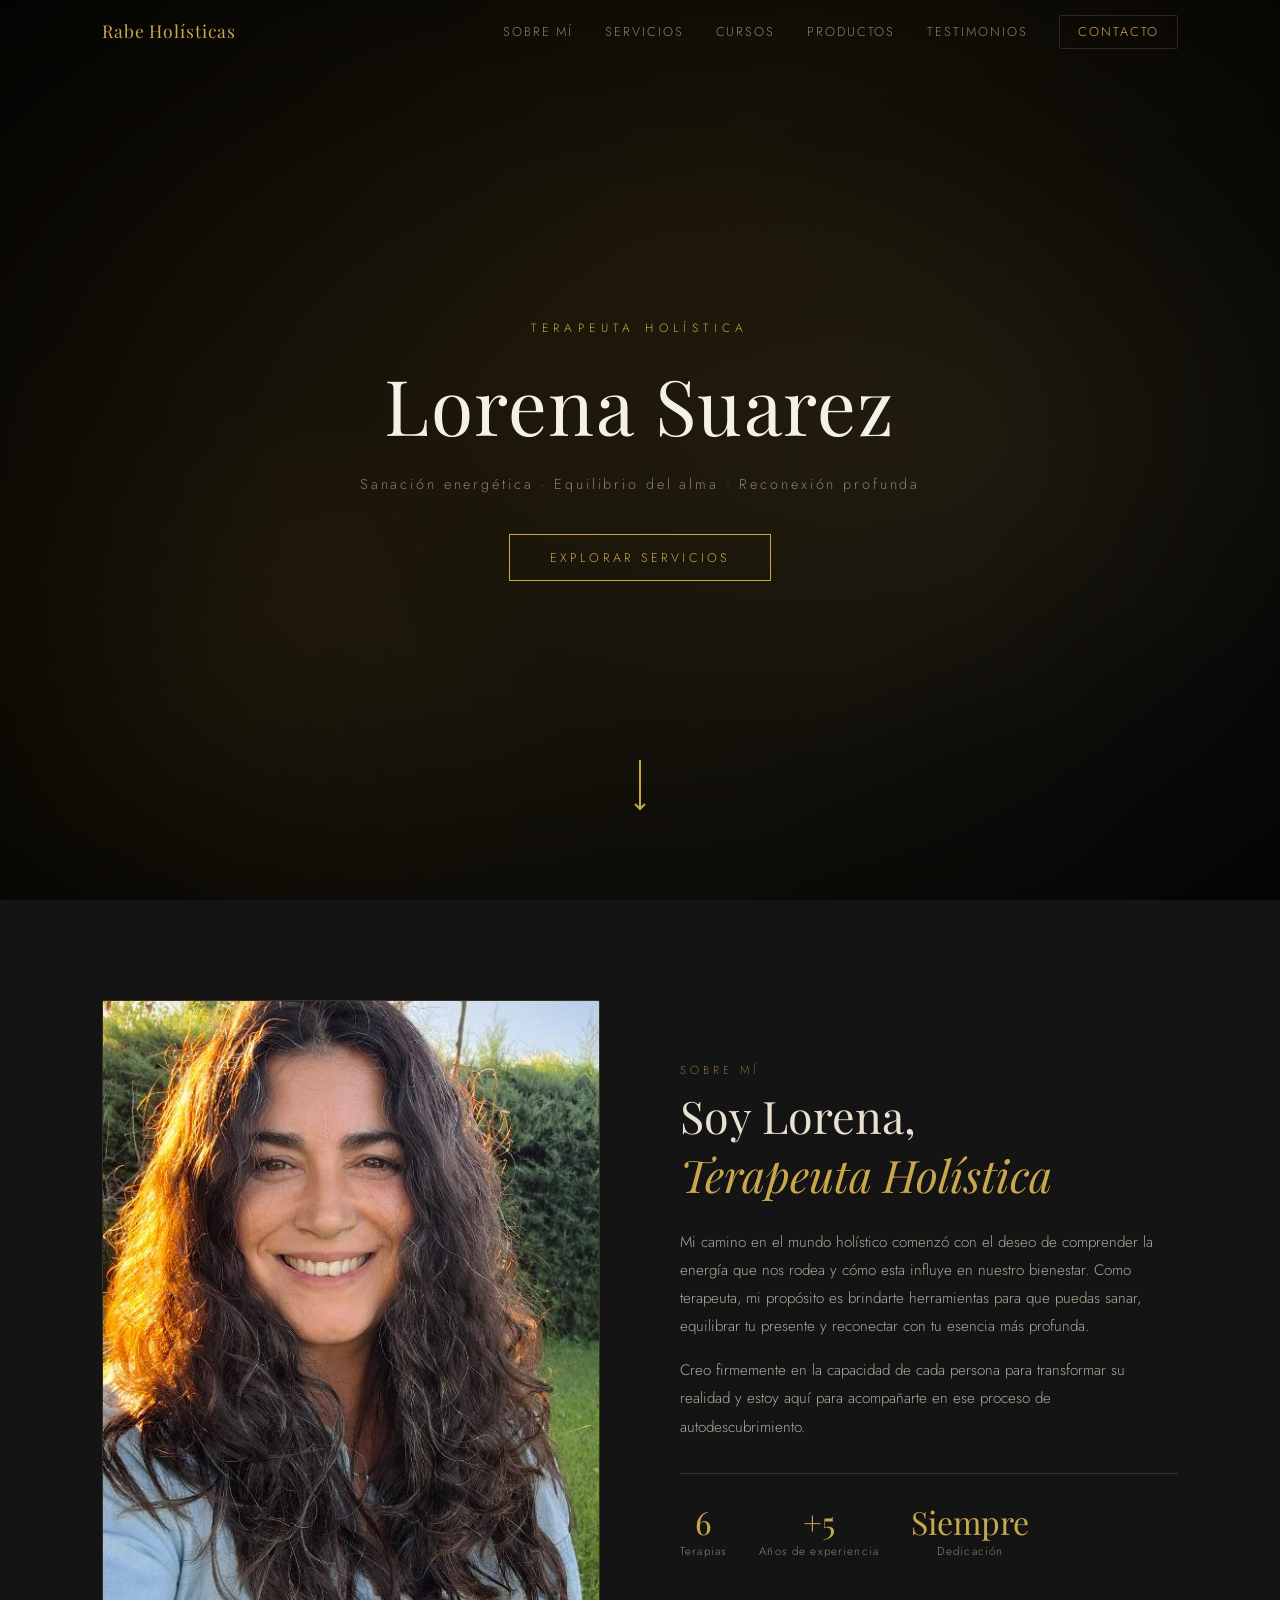
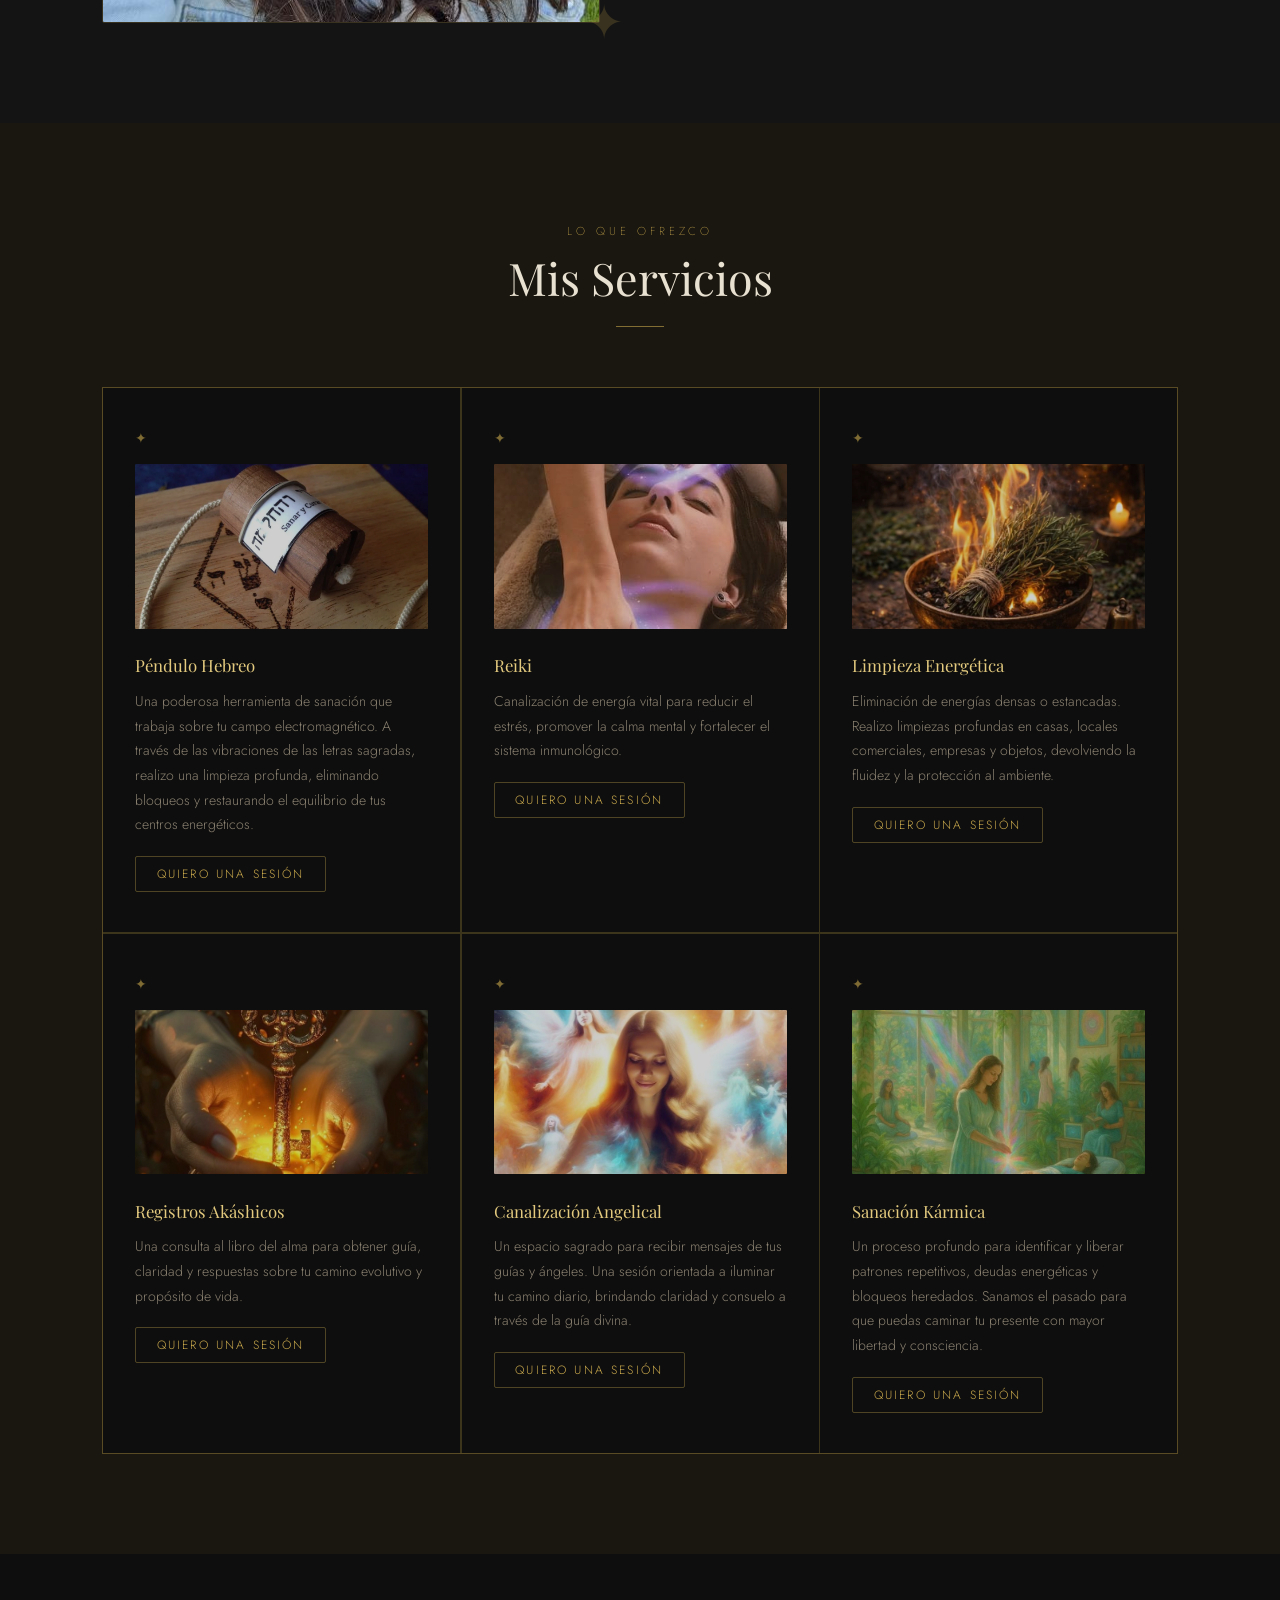
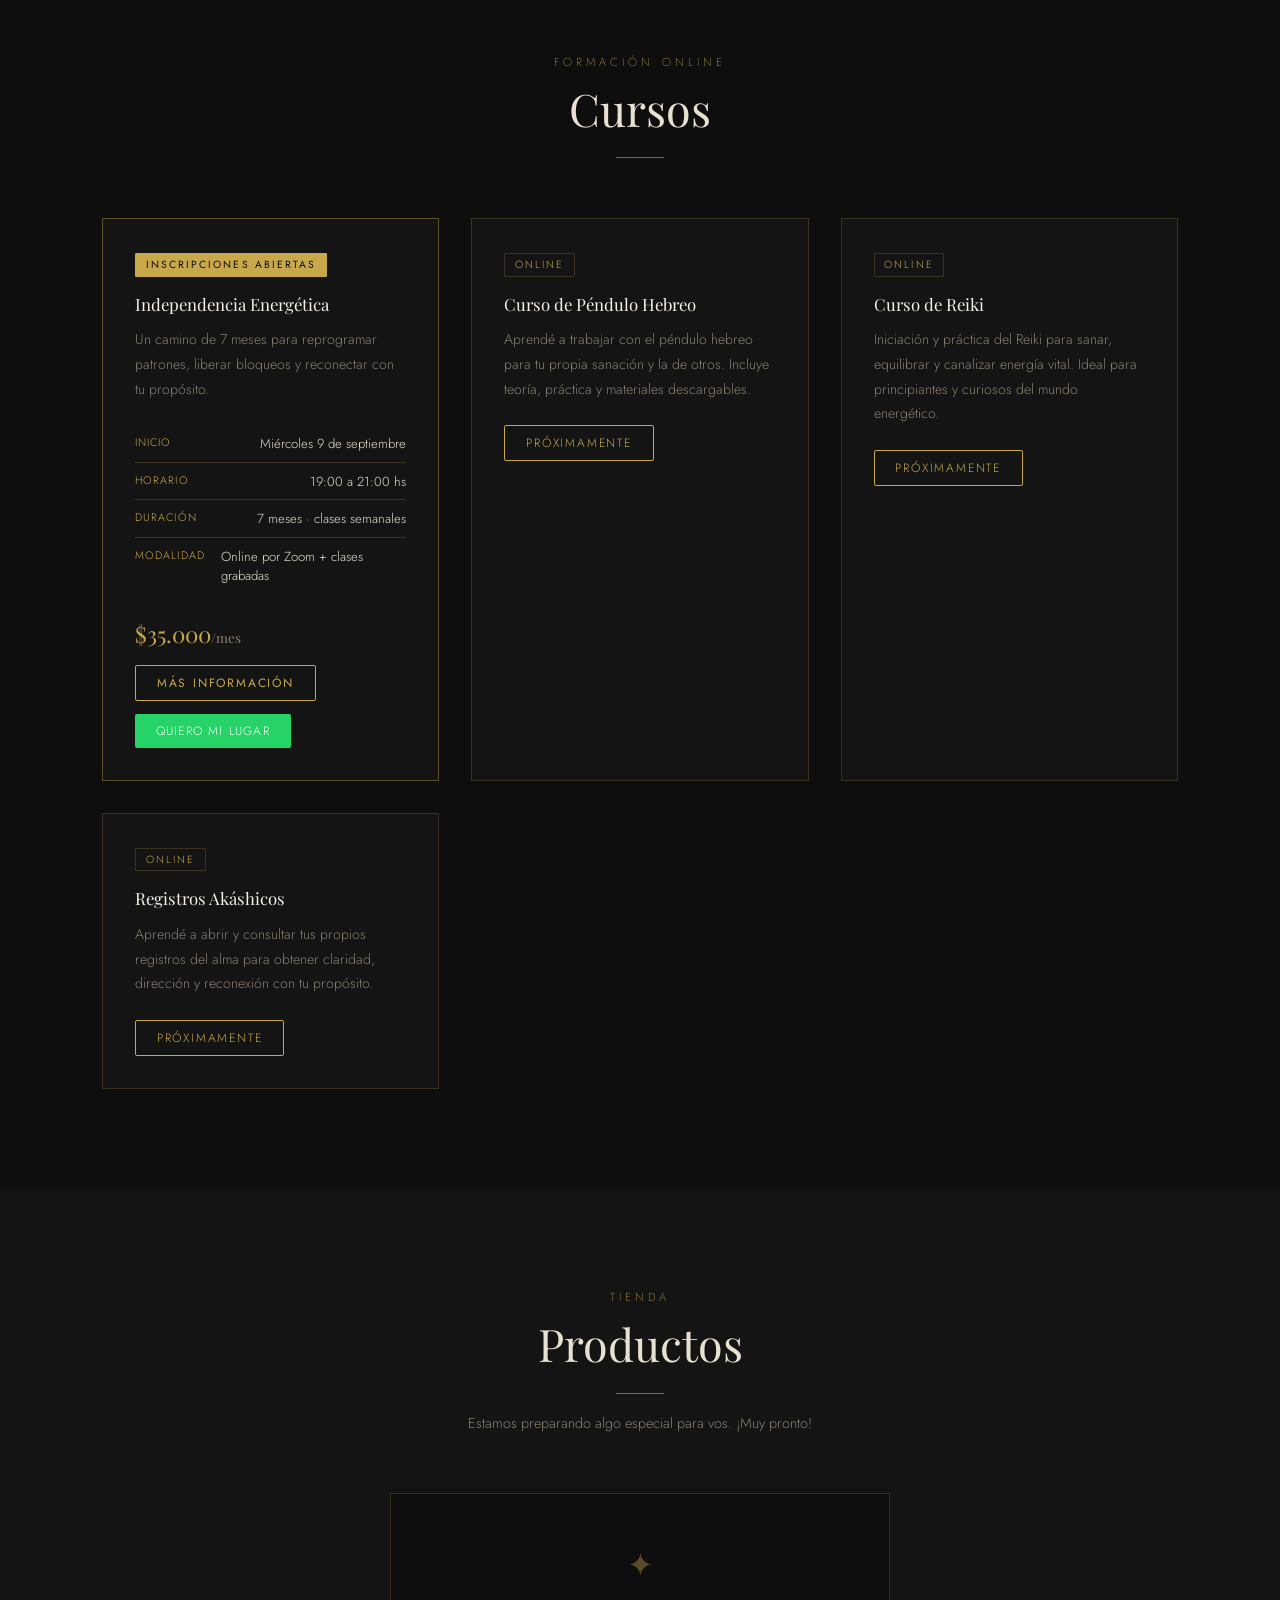
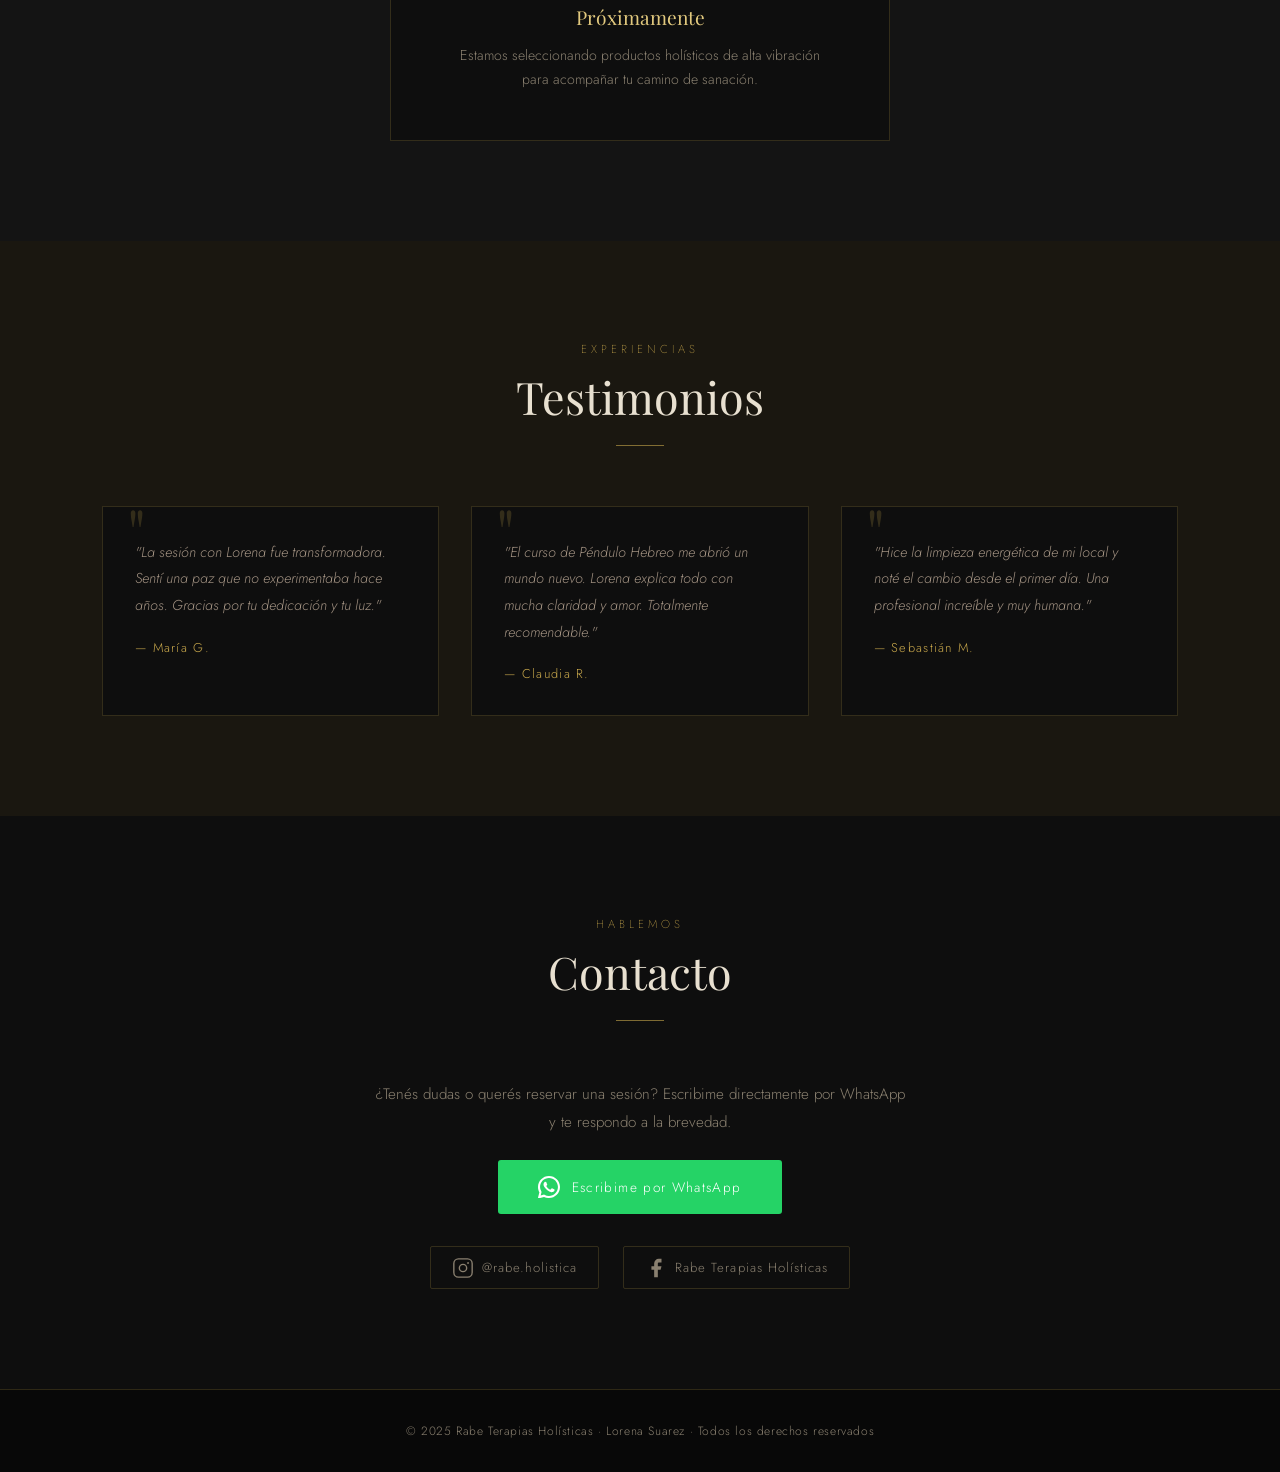
==== commit 03fda8aa: "Se agrego la flecha y cambio en la animacion" ====
--- a/inicio.html
+++ b/inicio.html
@@ -39,7 +39,9 @@
       <p class="hero-desc">Sanación energética · Equilibrio del alma · Reconexión profunda</p>
       <a href="#servicios" class="btn-gold">Explorar servicios</a>
     </div>
-    <div class="hero-scroll"><span></span></div>
+    <div class="hero-scroll">
+    <span></span>
+</div>
   </section>
 
   <!-- ── SOBRE MÍ ── -->
--- a/style.css
+++ b/style.css
@@ -126,14 +126,73 @@
   margin-bottom: 2.5rem;
 }
 .hero-scroll {
-  position: absolute; bottom: 2.5rem; left: 50%; transform: translateX(-50%);
-  z-index: 2;
-}
+    position: absolute;
+    bottom: 90px;
+    left: 50%;
+    transform: translateX(-50%);
+}
+
 .hero-scroll span {
-  display: block; width: 1px; height: 50px; margin: 0 auto;
-  background: linear-gradient(to bottom, var(--gold), transparent);
-  animation: scrollLine 2s ease-in-out infinite;
-}
+    position: relative;
+    display: block;
+
+    width: 2px;
+    height: 50px;
+
+    background: #c9a84c;
+
+    animation: arrowDown 2s ease-in-out infinite;
+}
+
+/* Punta izquierda */
+.hero-scroll span::before{
+    content: "";
+    position: absolute;
+    bottom: 0.5px;
+    left: -5.7px;
+
+    width: 7px;
+    height: 2px;
+
+    background: #c9a84c;
+
+    transform: rotate(45deg);
+    transform-origin: right center;
+}
+
+/* Punta derecha */
+.hero-scroll span::after{
+    content: "";
+    position: absolute;
+    bottom: -0.2px;
+    right: -5.5px;
+
+    width: 7px;
+    height: 2px;
+
+    background: #c9a84c;
+
+    transform: rotate(-45deg);
+    transform-origin: left center;
+}
+@keyframes arrowDown{
+
+    0%{
+        opacity:0;
+        transform:translateY(-8px);
+    }
+
+    40%{
+        opacity:1;
+    }
+
+    100%{
+        opacity:0;
+        transform:translateY(12px);
+    }
+
+}
+
 @keyframes scrollLine {
   0%   { transform: scaleY(0); transform-origin: top; }
   50%  { transform: scaleY(1); transform-origin: top; }
